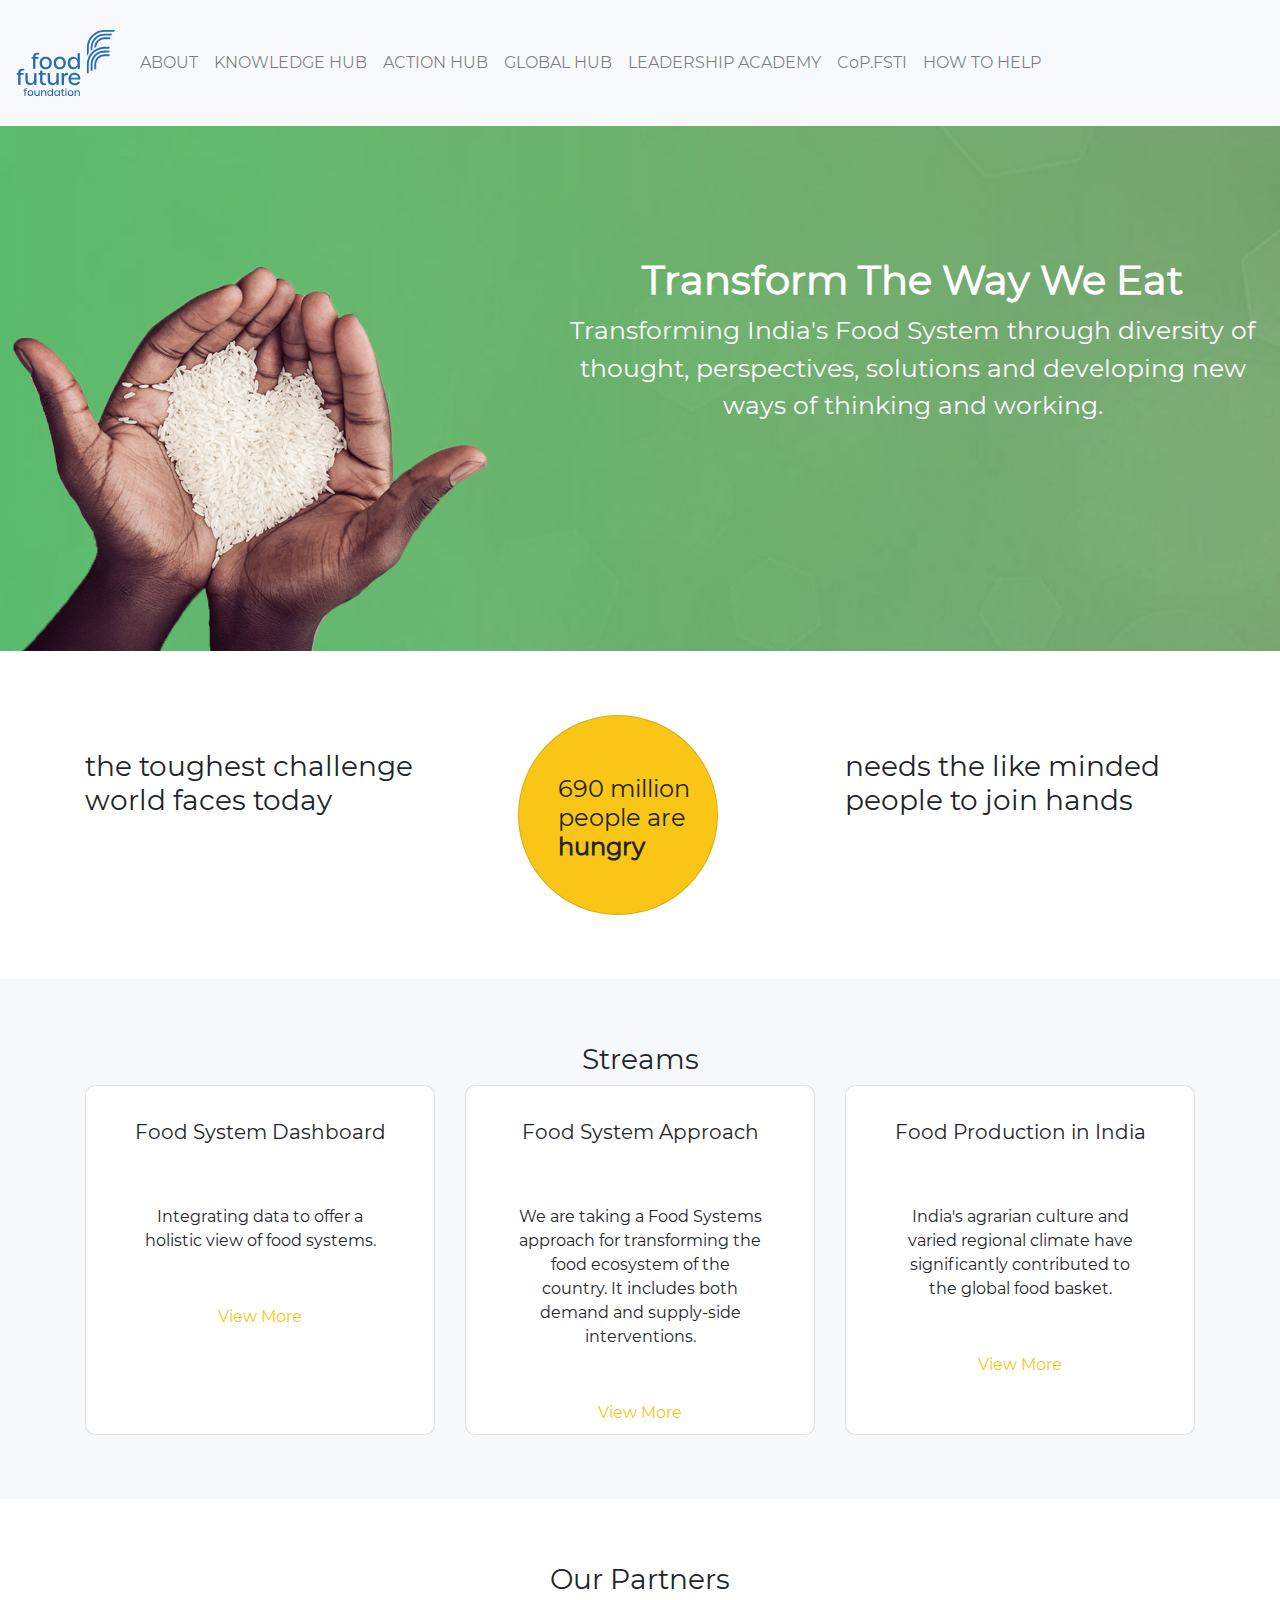
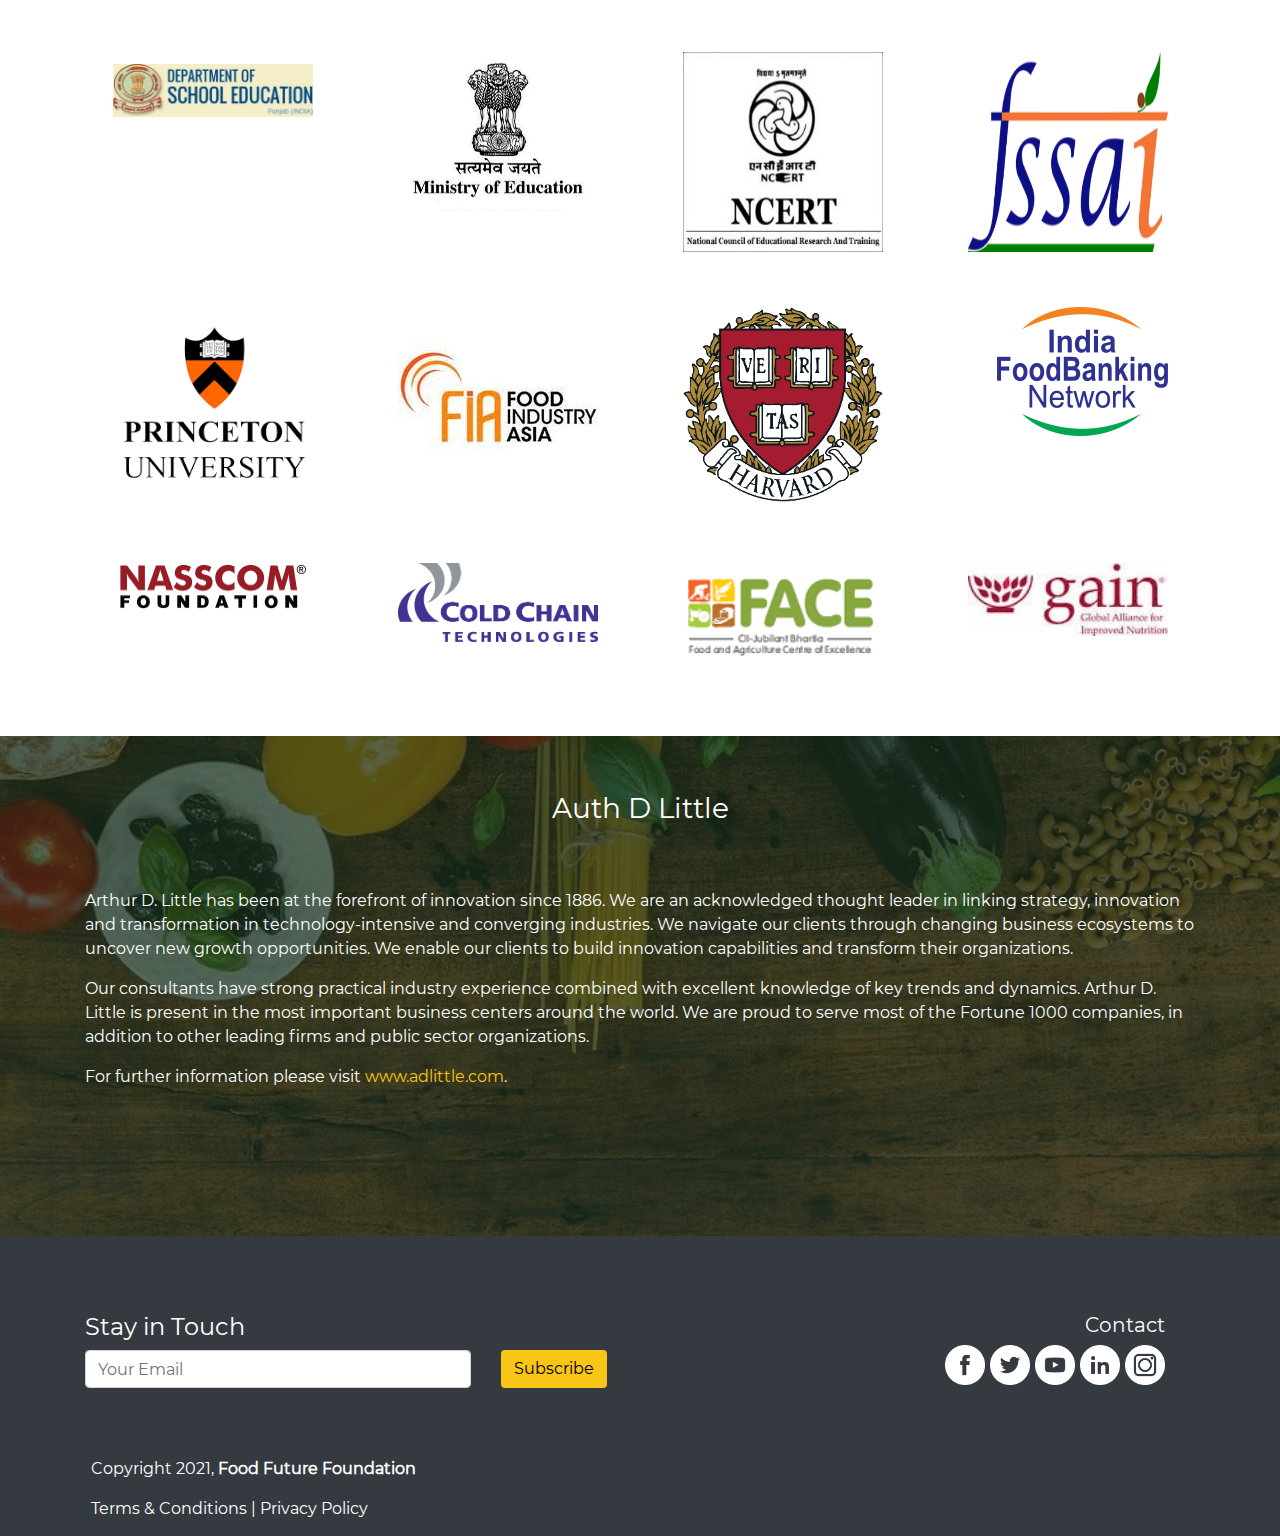
==== index.html @ 292c9917 "first commit" ====
<!DOCTYPE html>
<html>

<head>
    <title>Home</title>
    <link rel="shortcut icon" href="./assests/images/favicon.png" type="image/png">
    <link rel="stylesheet" href="assests/libs/bootstrap/css/bootstrap.min.css">
    <link rel="stylesheet" href="https://cdnjs.cloudflare.com/ajax/libs/animate.css/4.1.1/animate.min.css" />
    <link rel="stylesheet" href="./css/style.css">

    <script src="./assests/libs/jquery/jquery.min.js"></script>
    <script src="./assests/libs/bootstrap/js/bootstrap.min.js"></script>
</head>

<body>
    <nav id="header" class="navbar navbar-expand-md bg-light navbar-light fixed-top">
        <a class="navbar-brand" href="./index.html">
            <img id="nav-logo" src="./assests/images/food-future-foundation-logo-01.svg" alt="Logo"
                style="width: 100px; height: 100px;">
        </a>
        <button class="navbar-toggler" type="button" data-toggle="collapse" data-target="#collapsibleNavbar">
            <span class="navbar-toggler-icon"></span>
        </button>
        <div class="collapse navbar-collapse" id="collapsibleNavbar">
            <ul class="navbar-nav float-right">
                <li class="nav-item">
                    <a class="nav-link" href="./pages/about.html">ABOUT</a>
                </li>
                <li class="nav-item">
                    <a class="nav-link" href="./pages/knowledge-hub.html">KNOWLEDGE HUB</a>
                </li>
                <li class="nav-item">
                    <a class="nav-link" href="./pages/action-hub.html">ACTION HUB</a>
                </li>
                <li class="nav-item">
                    <a class="nav-link" href="./pages/global-hub.html">GLOBAL HUB</a>
                </li>
                <li class="nav-item">
                    <a class="nav-link" href="./pages/leadership-academy.html">LEADERSHIP ACADEMY</a>
                </li>
                <li class="nav-item">
                    <a class="nav-link" href="./pages/copfsti.html">CoP.FSTI</a>
                </li>
                <li class="nav-item">
                    <a class="nav-link" href="./pages/help-form.html">HOW TO HELP</a>
                </li>
            </ul>
        </div>
    </nav>
    <div class="main-header">
        <div class="overlay">
            <div class="row overlay-data">
                <div class="col-md-5">
                    <img class=" animate__animated animate__fadeInUp" src="./assests/images/land.png" alt="">
                </div>
                <div class="col-md-7">
                    <div class="overlay-text">
                        <h3 class=" animate__animated animate__fadeInUp animate__delay-1s"
                            style="color: #fff; font-size: 40px !important;"><b>Transform The Way We Eat</b></h3>
                        <p class="banner-text animate__animated animate__fadeInUp animate__delay-2s">Transforming
                            India's Food System through diversity of thought,
                            perspectives,
                            solutions and developing
                            new ways of thinking and working.</p>
                    </div>
                </div>
            </div>
        </div>
    </div>
    <div class="stats">
        <div class="container">
            <div class="row">
                <div class="col-md-4">
                    <h3 style="margin-top: 10%;">the toughest challenge world faces today</h3>
                </div>
                <div class="col-md-4">
                    <div class="card"
                        style="width: 200px; height: 200px; border-radius: 50%; background-color: #f9c516; margin-left: 15%;">
                        <h4 style="padding-left: 20%;padding-right: 10%;padding-top: 30%;">690 million people are
                            <b>hungry</b>
                        </h4>
                    </div>
                </div>
                <div class="col-md-4">
                    <h3 style="margin-top: 10%;">needs the like minded people to join hands</h3>
                </div>
            </div>
        </div>
    </div>

    <div class="streams" style="text-align: center;">
        <div class="container">
            <h3>Streams</h3>
            <div class="row">
                <div class="col-md-4">
                    <div class="card card-stream">
                        <h5 class="stream-head">Food System Dashboard</h5>
                        <p class="stream-data">Integrating data to offer a holistic view of food systems.</p>
                        <a style="color:#f9c516 ;" href="http://">View More</a>
                    </div>
                </div>
                <div class="col-md-4">
                    <div class="card card-stream">
                        <h5 class="stream-head">Food System Approach</h5>
                        <p class="stream-data">We are taking a Food Systems approach for transforming the food ecosystem
                            of the country. It
                            includes both demand and supply-side interventions.</p>
                        <a style="color:#f9c516 ;" href="http://">View More</a>
                    </div>
                </div>
                <div class="col-md-4">
                    <div class="card card-stream">
                        <h5 class="stream-head">Food Production in India</h5>
                        <p class="stream-data">India's agrarian culture and varied regional climate have significantly
                            contributed to the
                            global food basket.</p>
                        <a style="color:#f9c516 ;" href="http://">View More</a>
                    </div>
                </div>
            </div>
        </div>
    </div>

    <div class="partners">
        <div class="container">
            <h3 style="margin-bottom: 5%;">Our Partners</h3>
            <div class="row">
                <div class="col-md-3">
                    <img src="./assests/images/partner1.jpg" style="margin-top: 5%;" width="200px" alt="" srcset="">
                </div>
                <div class="col-md-3">
                    <img src="./assests/images/partner2.jpg" width="200px" height="200px" alt="" srcset="">
                </div>
                <div class="col-md-3">
                    <img src="./assests/images/partner3.jpg" width="200px" height="200px" alt="" srcset="">
                </div>
                <div class="col-md-3">
                    <img src="./assests/images/partner4.png" width="200px" height="200px" alt="" srcset="">
                </div>
            </div>
            <div class="row" style="margin-top: 5%;">
                <div class="col-md-3">
                    <img src="./assests/images/partner5.png" width="200px" alt="" srcset="">
                </div>
                <div class="col-md-3">
                    <img src="./assests/images/partner6.jpg" width="200px" alt="" srcset="">
                </div>
                <div class="col-md-3">
                    <img src="./assests/images/partner7.png" width="200px" alt="" srcset="">
                </div>
                <div class="col-md-3">
                    <img src="./assests/images/partner8.png" width="200px" alt="" srcset="">
                </div>
            </div>
            <div class="row" style="margin-top: 5%;">
                <div class="col-md-3">
                    <img src="./assests/images/partner9.png" width="200px" alt="" srcset="">
                </div>
                <div class="col-md-3">
                    <img src="./assests/images/partner10.png" width="200px" alt="" srcset="">
                </div>
                <div class="col-md-3">
                    <img src="./assests/images/partner11.png" width="200px" alt="" srcset="">
                </div>
                <div class="col-md-3">
                    <img src="./assests/images/partner12.jpg" width="200px" alt="" srcset="">
                </div>
            </div>
        </div>
    </div>

    <div class="auth-little">
        <div class="auth-overlay">
            <div class="container">
                <h3 class="text-overlay">Auth D Little</h3>
                <p class="para-overlay">Arthur D. Little has been at the forefront of innovation since 1886. We are an
                    acknowledged thought
                    leader in linking strategy, innovation and transformation in technology-intensive and converging
                    industries.
                    We navigate our clients through changing business ecosystems to uncover new growth opportunities. We
                    enable our clients to build innovation capabilities and transform their organizations.
                </p>
                <p class="para-overlay"> Our consultants have strong practical industry experience combined with
                    excellent knowledge of key
                    trends and dynamics. Arthur D. Little is present in the most important business centers around the
                    world. We are proud to serve most of the Fortune 1000 companies, in addition to other leading firms
                    and
                    public sector organizations.</p>
                <p class="para-overlay">For further information please visit <a style="color:#f9c516"
                        href="https://www.adlittle.com">www.adlittle.com</a>.</p>
            </div>

        </div>
    </div>

    <footer class="navbar navbar-expand-md bg-dark navbar-dark">
        <div class="container">
            <div class="row" style="width: 100%; margin-top:7%">
                <div class="col-md-6">
                    <h4 style="color: #fff;">Stay in Touch</h4>
                    <div class="row">
                        <div class="col-md-9">
                            <div class="form-group">
                                <input type="text" class="form-control" placeholder="Your Email">
                            </div>
                        </div>
                        <div class="col-md-3">
                            <button class="btn subscribe" type="button"> Subscribe</button>
                        </div>
                    </div>
                    <div class="row" style="width: 100%;color: #fff;">
                        <div style="margin-top: 10%; margin-left: 4%;">
                            <p>Copyright 2021, <b>Food Future Foundation</b></p>

                            <p><a style="color: #fff;" href="./pages/terms-conditions.html">Terms & Conditions</a> | <a
                                    style="color: #fff;" href="">Privacy
                                    Policy</a></p>
                        </div>
                    </div>
                </div>
                <div class="col-md-6">
                    <div class="contact">
                        <h5>Contact</h5>
                        <div class="social-links">
                            <ul class="social-ul">
                                <li class="social-li"><a href="http://"><img class="social-icons"
                                            src="./assests/images/icon-fb.png"></a></li>
                                <li class="social-li"><a href="http://"><img class="social-icons"
                                            src="./assests/images/icon-twtter.png"></a>
                                </li>
                                <li class="social-li"><a href="http://"><img class="social-icons"
                                            src="./assests/images/icon-youtube.png"></a>
                                </li>
                                <li class="social-li"><a href="http://"><img class="social-icons"
                                            src="./assests/images/icon-linkedin.png"></a></li>
                                <li class="social-li"><a href="http://"><img class="social-icons"
                                            src="./assests/images/instagram.png"></a>
                                </li>
                            </ul>
                        </div>
                    </div>
                </div>
            </div>
        </div>
    </footer>

    <script src="./js/index.js"></script>
</body>

</html>
---- css/style.css ----
@font-face {
    font-family: "montserrat";
    src: url('../assests/fonts/Montserrat/Montserrat-Regular.ttf');
}
body{
    overflow-x: hidden;
    font-family: "montserrat";
}

.main-header{
    background-image: url('../assests/images/bg.jpg');
    background-position: 50% 50%;
    background-size: cover;
    height: 100%;
    width: 100%;
    background-repeat: no-repeat;
}

#header{
    transition: 0.2s;
}
.overlay-data{
    padding-top: 20%;
}
.overlay-text{
    text-align: center;
}
.banner-text{
    color: #fff;
    font-size: 25px;
}
.stats{
    margin-top: 5%;
    margin-bottom: 5%;
}
.streams{
    padding-top: 5%;
    background-color: #f7f8f9;
    padding-bottom: 5%;
}
.card-stream{
    height: 350px;
}
.stream-head{
    margin-top: 10%;
}
.stream-data{
    margin: 15%;
}

.partners{
    padding-top: 5%;
    padding-bottom: 5%;
    text-align: center;
}

.about-header{
    background-image: url('../assests/images/about.jpg');
    background-position: center;
    background-size: 100% 100%;
    height: 400px;
}
.about-text{
    padding-top: 17%;
    text-align: center;
}
.about-heading{
    color: #f9c516;
    text-align: center;
    margin-top: 3%;
    margin-bottom: 3%;
}
.about-data{
    font-size: 20px;
    margin-left: 5%;
    margin-right: 5%;
}

.stories{
    margin-bottom: 5%;
}
.terms-heading{
    color: #f9c516;
    text-align: left;
    margin-top: 3%;
    margin-bottom: 3%;
    margin-left: 5%;
}
.terms-content{
    margin-top:15%;
}
.terms-data{
    font-size: 20px;
    margin-left: 5%;
    margin-right: 5%;
}

footer{
    height: 300px;
}
.subscribe{
    background-color: #f9c516;
    color: #000;
}
.contact{
    text-align: right;
    color: #fff;
}
.social-ul{
    display: inline-flex;
    list-style-type: none;
}
.social-li{
    margin-left: 5px;
}
.social-icons{
    width: 40px;
    height: 40px;
}
.card{
    border-radius: 10px;
}
/* .card:hover{
    box-shadow: 8px 2px 8px 2px #888888;
    transition: 00.2s;
} */
.action{
    margin-bottom: 5%;
}
.card-body{
    text-align: center;
}
.leadership-card{
    text-align: left !important;
}
.leadership-head{
    text-align: center !important;
}

.auth-little{
    background-image: url('../assests/images/auth.jpg');
    background-position: 50% 50%;
    background-size: cover;
    height: 100%;
    width: 100%;
    background-repeat: no-repeat;
}
.auth-overlay{
    width: 100%;
    height: 500px;
    background: rgba(20, 45, 25, 0.7);
}
.text-overlay{
    color: #fff;
    text-align: center;
    padding-top: 5%;
    padding-bottom: 5%;
}
.para-overlay{
    color: #fff;
}
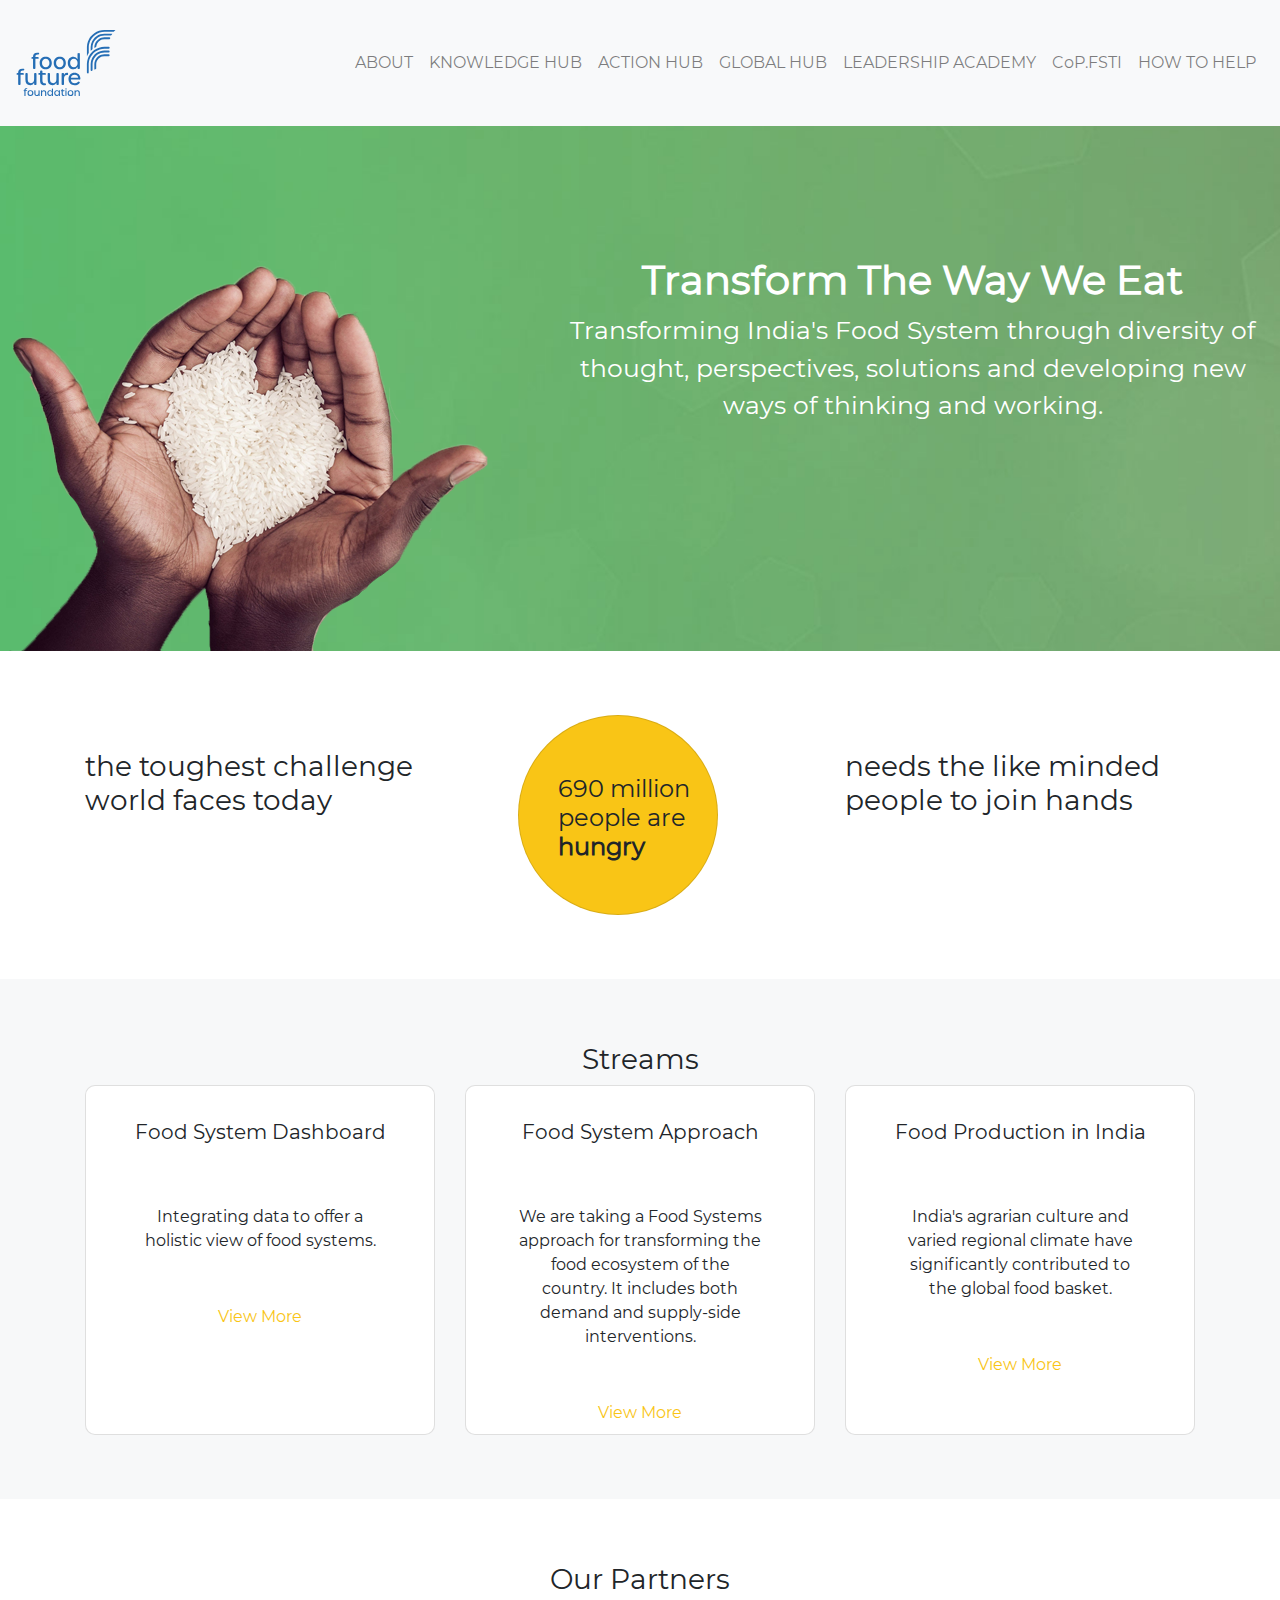
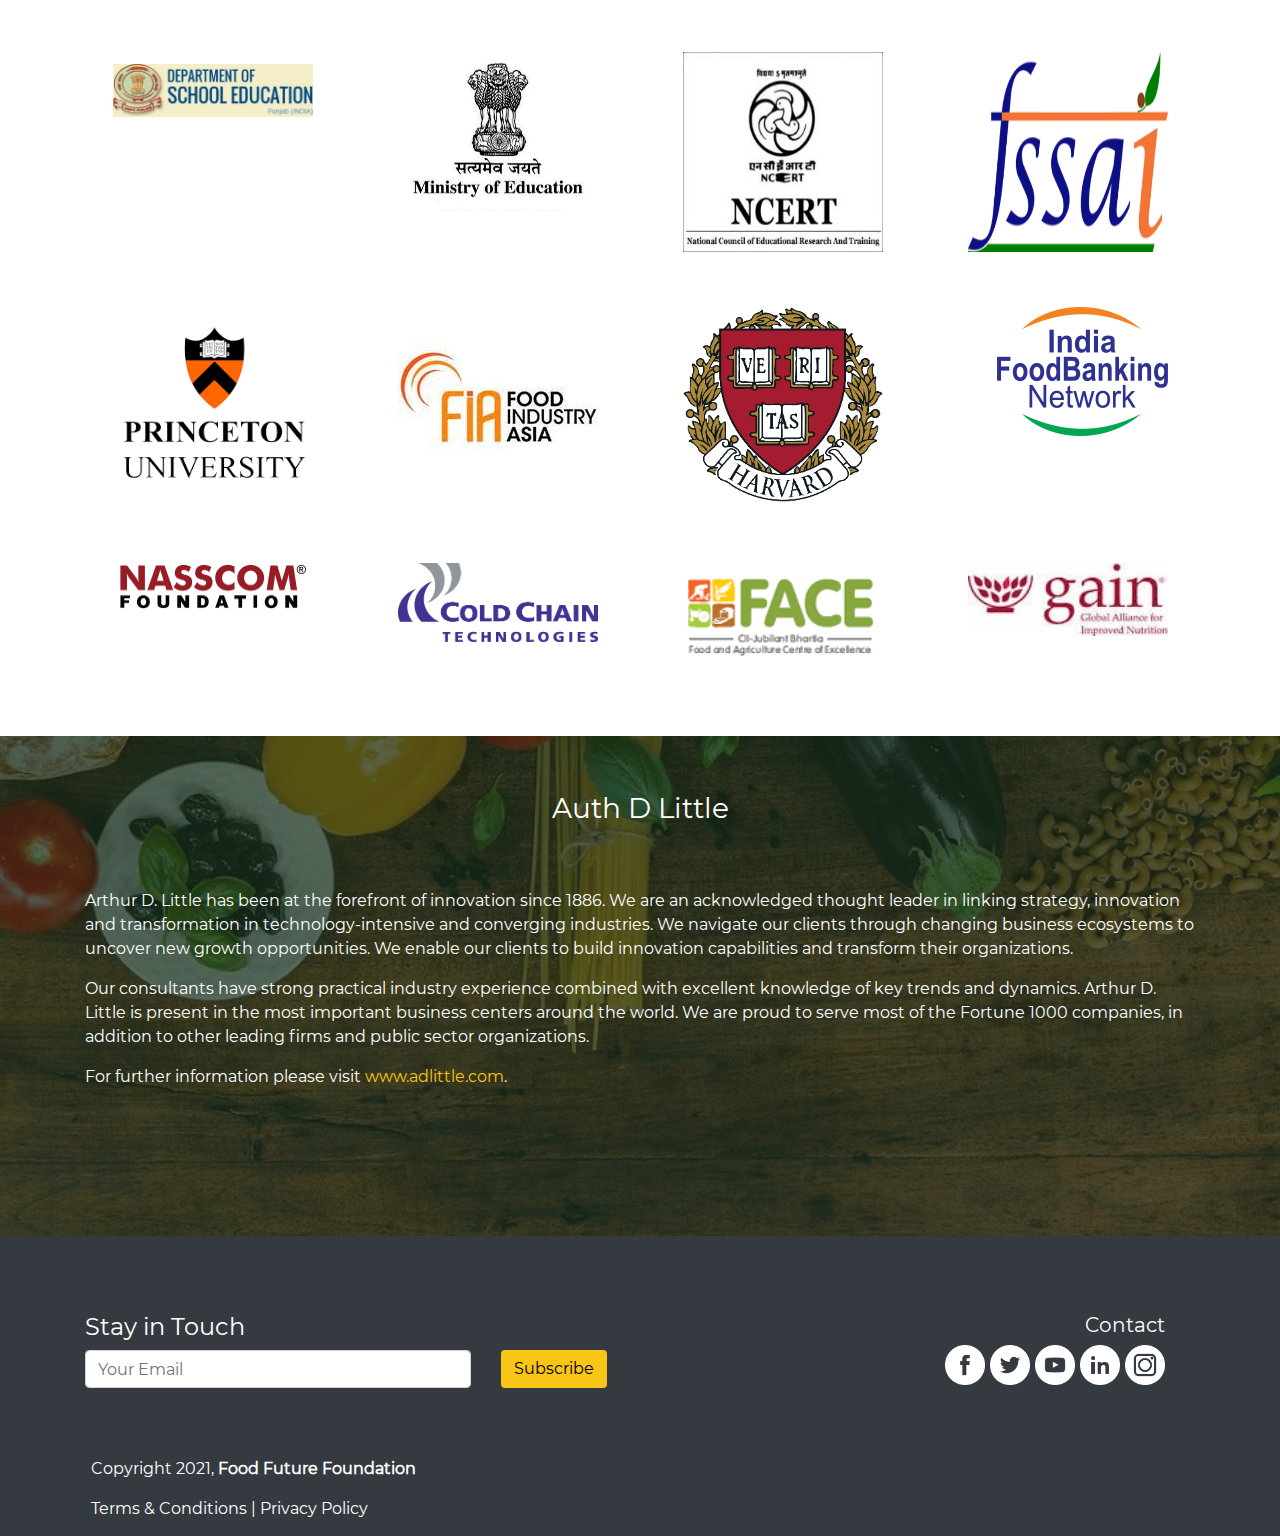
==== commit d8b1e4e9: "nav right changes" ====
--- a/index.html
+++ b/index.html
@@ -22,7 +22,7 @@
             <span class="navbar-toggler-icon"></span>
         </button>
         <div class="collapse navbar-collapse" id="collapsibleNavbar">
-            <ul class="navbar-nav float-right">
+            <ul class="navbar-nav ml-auto">
                 <li class="nav-item">
                     <a class="nav-link" href="./pages/about.html">ABOUT</a>
                 </li>
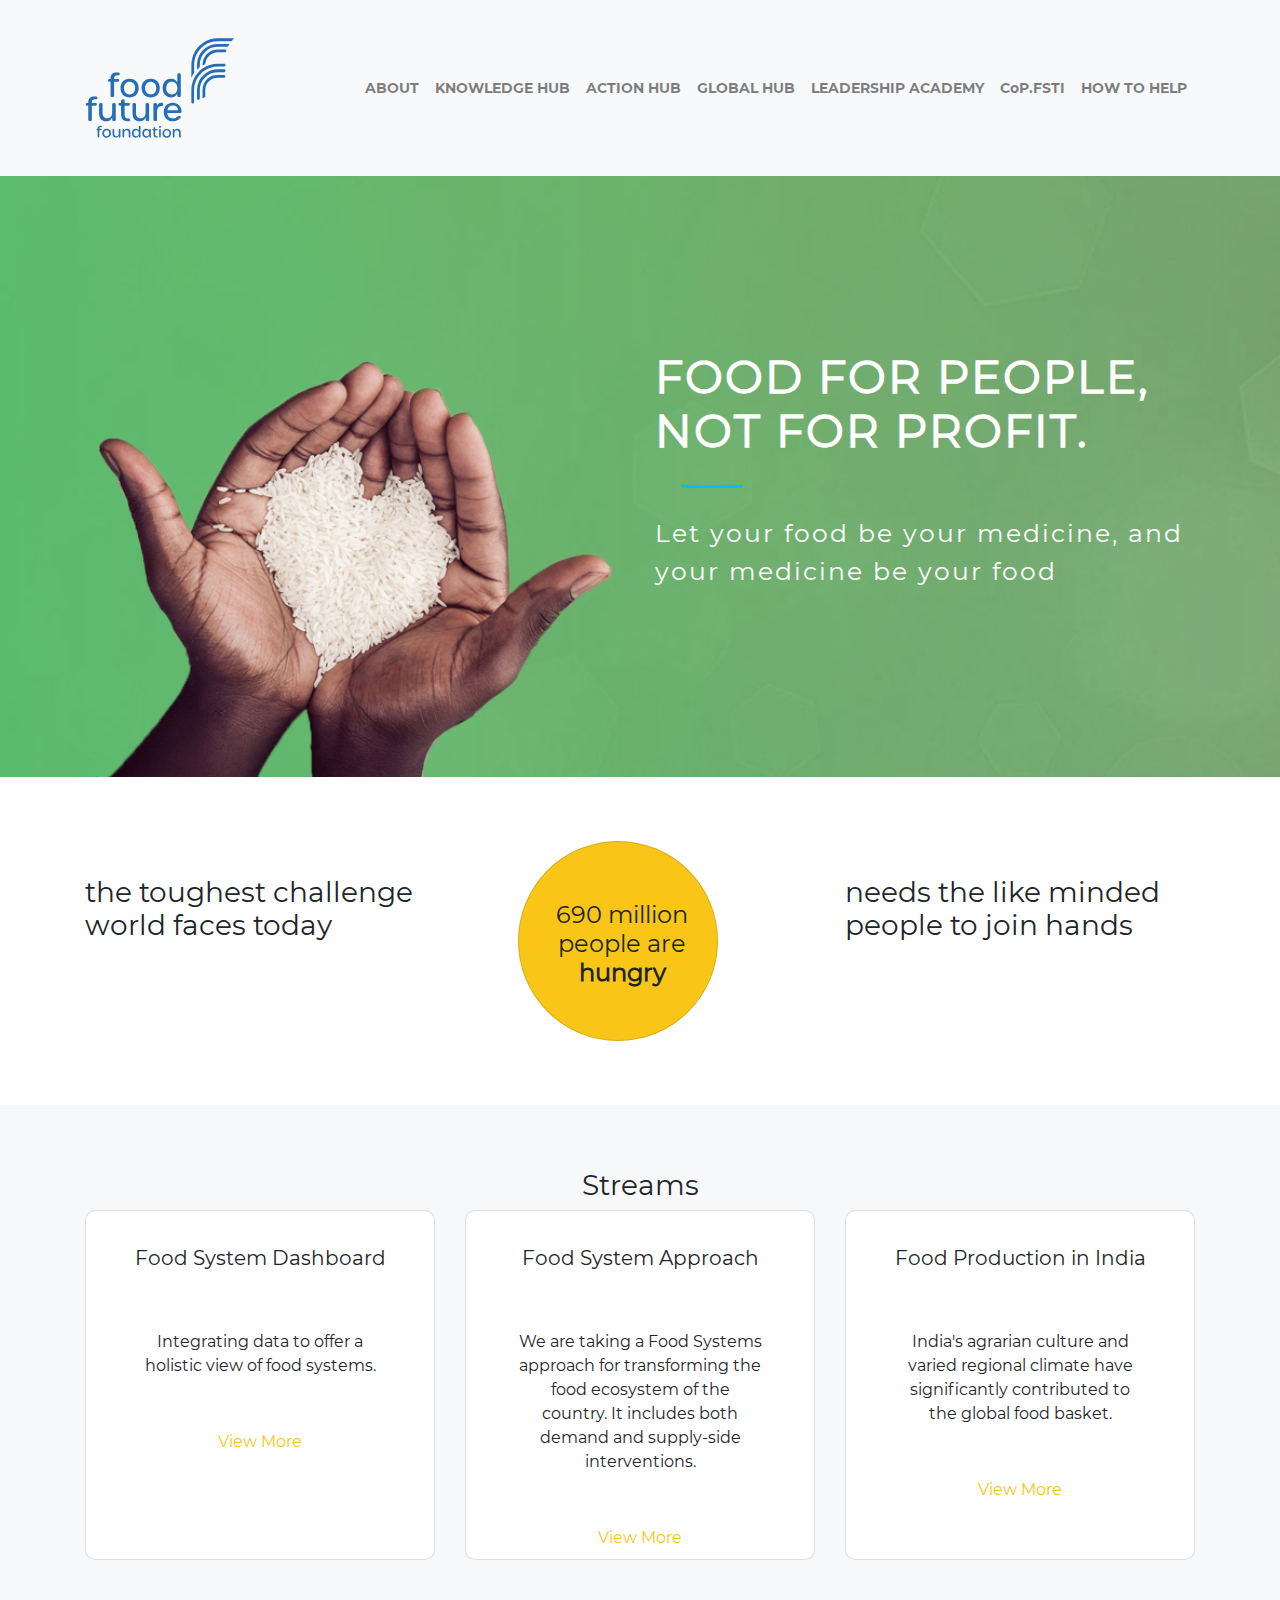
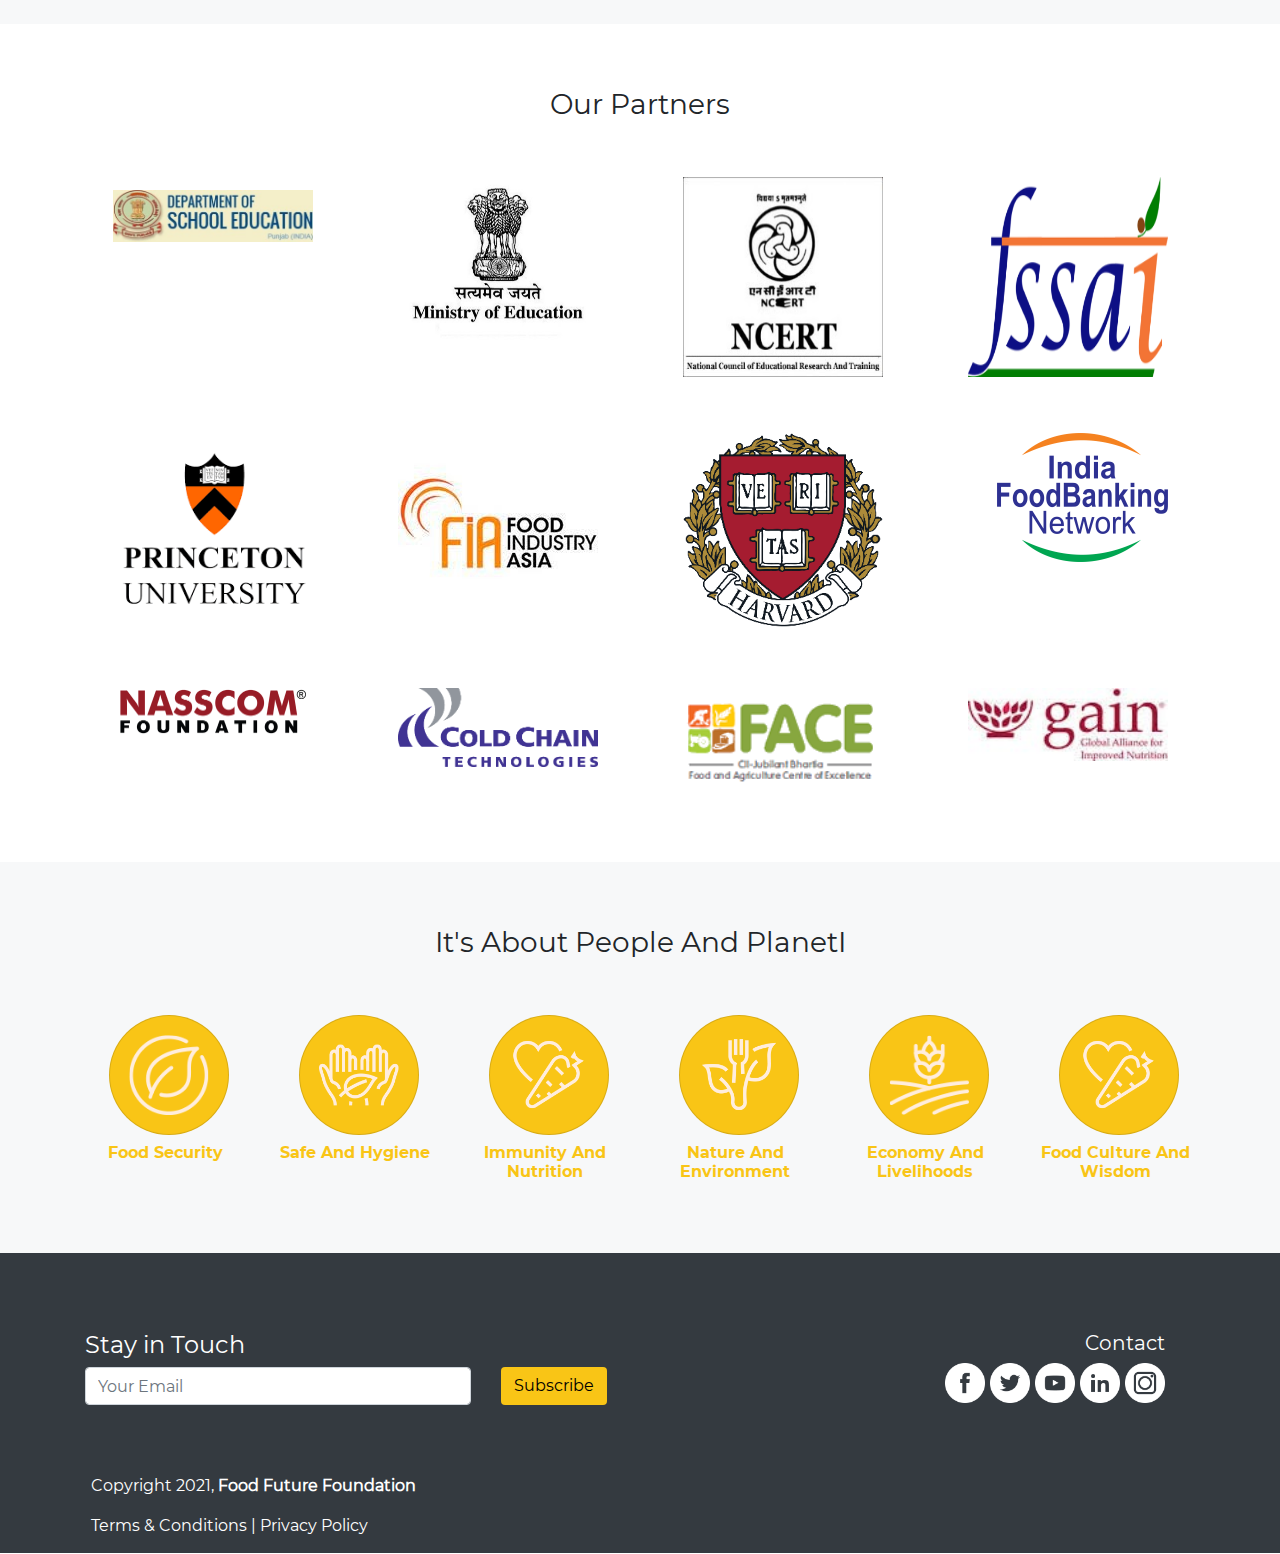
==== commit c1163c42: "new changes" ====
--- a/index.html
+++ b/index.html
@@ -14,54 +14,61 @@
 
 <body>
     <nav id="header" class="navbar navbar-expand-md bg-light navbar-light fixed-top">
-        <a class="navbar-brand" href="./index.html">
-            <img id="nav-logo" src="./assests/images/food-future-foundation-logo-01.svg" alt="Logo"
-                style="width: 100px; height: 100px;">
-        </a>
-        <button class="navbar-toggler" type="button" data-toggle="collapse" data-target="#collapsibleNavbar">
-            <span class="navbar-toggler-icon"></span>
-        </button>
-        <div class="collapse navbar-collapse" id="collapsibleNavbar">
-            <ul class="navbar-nav ml-auto">
-                <li class="nav-item">
-                    <a class="nav-link" href="./pages/about.html">ABOUT</a>
-                </li>
-                <li class="nav-item">
-                    <a class="nav-link" href="./pages/knowledge-hub.html">KNOWLEDGE HUB</a>
-                </li>
-                <li class="nav-item">
-                    <a class="nav-link" href="./pages/action-hub.html">ACTION HUB</a>
-                </li>
-                <li class="nav-item">
-                    <a class="nav-link" href="./pages/global-hub.html">GLOBAL HUB</a>
-                </li>
-                <li class="nav-item">
-                    <a class="nav-link" href="./pages/leadership-academy.html">LEADERSHIP ACADEMY</a>
-                </li>
-                <li class="nav-item">
-                    <a class="nav-link" href="./pages/copfsti.html">CoP.FSTI</a>
-                </li>
-                <li class="nav-item">
-                    <a class="nav-link" href="./pages/help-form.html">HOW TO HELP</a>
-                </li>
-            </ul>
+        <div class="container">
+            <a class="navbar-brand" href="./index.html">
+                <img id="nav-logo" src="./assests/images/food-future-foundation-logo-01.svg" alt="Logo"
+                    style="width: 150px; height: 150px;">
+            </a>
+            <button class="navbar-toggler" type="button" data-toggle="collapse" data-target="#collapsibleNavbar">
+                <span class="navbar-toggler-icon"></span>
+            </button>
+            <div class="collapse navbar-collapse" id="collapsibleNavbar">
+                <ul class="navbar-nav ml-auto">
+                    <li class="nav-item">
+                        <a class="nav-link" href="./pages/about.html">ABOUT</a>
+                    </li>
+                    <li class="nav-item">
+                        <a class="nav-link" href="./pages/knowledge-hub.html">KNOWLEDGE HUB</a>
+                    </li>
+                    <li class="nav-item">
+                        <a class="nav-link" href="./pages/action-hub.html">ACTION HUB</a>
+                    </li>
+                    <li class="nav-item">
+                        <a class="nav-link" href="./pages/global-hub.html">GLOBAL HUB</a>
+                    </li>
+                    <li class="nav-item">
+                        <a class="nav-link" href="./pages/leadership-academy.html">LEADERSHIP ACADEMY</a>
+                    </li>
+                    <li class="nav-item">
+                        <a class="nav-link" href="./pages/copfsti.html">CoP.FSTI</a>
+                    </li>
+                    <li class="nav-item">
+                        <a class="nav-link" href="./pages/help-form.html">HOW TO HELP</a>
+                    </li>
+                </ul>
+            </div>
         </div>
     </nav>
     <div class="main-header">
         <div class="overlay">
-            <div class="row overlay-data">
-                <div class="col-md-5">
-                    <img class=" animate__animated animate__fadeInUp" src="./assests/images/land.png" alt="">
-                </div>
-                <div class="col-md-7">
-                    <div class="overlay-text">
-                        <h3 class=" animate__animated animate__fadeInUp animate__delay-1s"
-                            style="color: #fff; font-size: 40px !important;"><b>Transform The Way We Eat</b></h3>
-                        <p class="banner-text animate__animated animate__fadeInUp animate__delay-2s">Transforming
-                            India's Food System through diversity of thought,
-                            perspectives,
-                            solutions and developing
-                            new ways of thinking and working.</p>
+            <div class="container">
+                <div class="row overlay-data">
+                    <div class="col-md-6">
+                        <img style="position: relative;height: 100%; width: 100%;"
+                            class=" animate__animated animate__fadeInUp" width="500" height="395"
+                            src="./assests/images/land.png" alt="">
+                    </div>
+                    <div class="col-md-6">
+                        <div class="overlay-text">
+                            <h2 class=" animate__animated animate__fadeInUp animate__delay-1s"
+                                style="color: #fff; font-size: 45px !important;margin-bottom: 5%; letter-spacing: 2px;">
+                                <b>FOOD FOR PEOPLE, NOT FOR PROFIT.</b>
+                            </h2>
+                            <div class=" animate__animated animate__fadeInUp animate__delay-1s"
+                                style="width: 60px; height: 3px; margin-left:5%;background-color: rgb(0, 187, 255);z-index: 7;"></div>
+                            <p class="banner-text animate__animated animate__fadeInUp animate__delay-2s">Let your food
+                                be your medicine, and your medicine be your food</p>
+                        </div>
                     </div>
                 </div>
             </div>
@@ -76,7 +83,8 @@
                 <div class="col-md-4">
                     <div class="card"
                         style="width: 200px; height: 200px; border-radius: 50%; background-color: #f9c516; margin-left: 15%;">
-                        <h4 style="padding-left: 20%;padding-right: 10%;padding-top: 30%;">690 million people are
+                        <h4 style="padding-left: 15%;padding-right: 10%;padding-top: 30%; text-align: center;">690
+                            million people are
                             <b>hungry</b>
                         </h4>
                     </div>
@@ -169,27 +177,53 @@
         </div>
     </div>
 
-    <div class="auth-little">
-        <div class="auth-overlay">
-            <div class="container">
-                <h3 class="text-overlay">Auth D Little</h3>
-                <p class="para-overlay">Arthur D. Little has been at the forefront of innovation since 1886. We are an
-                    acknowledged thought
-                    leader in linking strategy, innovation and transformation in technology-intensive and converging
-                    industries.
-                    We navigate our clients through changing business ecosystems to uncover new growth opportunities. We
-                    enable our clients to build innovation capabilities and transform their organizations.
-                </p>
-                <p class="para-overlay"> Our consultants have strong practical industry experience combined with
-                    excellent knowledge of key
-                    trends and dynamics. Arthur D. Little is present in the most important business centers around the
-                    world. We are proud to serve most of the Fortune 1000 companies, in addition to other leading firms
-                    and
-                    public sector organizations.</p>
-                <p class="para-overlay">For further information please visit <a style="color:#f9c516"
-                        href="https://www.adlittle.com">www.adlittle.com</a>.</p>
-            </div>
-
+    <div class="people-planet">
+        <div class="container">
+            <h3 style="margin-bottom: 5%;">It's About People And PlanetI</h3>
+            <div class="row">
+                <div class="col-md-2" style="text-align: center;">
+                    <div class="card people-planet-card">
+                        <img src="./assests/images/food-security.png" style="margin: 16%; width: 80px; height: 80px;"
+                            alt="" srcset="">
+                    </div>
+                    <h6 class="people-planet-text">Food Security</h6>
+                </div>
+                <div class="col-md-2">
+                    <div class="card people-planet-card">
+                        <img src="./assests/images/eat-safe-icon-2.png" style="margin: 16%; width: 80px; height: 80px;"
+                            alt="" srcset="">
+                    </div>
+                    <h6 class="people-planet-text">Safe And Hygiene</h6>
+                </div>
+                <div class="col-md-2">
+                    <div class="card people-planet-card">
+                        <img src="./assests/images/eat-healthy-icon-2.png"
+                            style="margin: 16%; width: 80px; height: 80px;" alt="" srcset="">
+                    </div>
+                    <h6 class="people-planet-text">Immunity And Nutrition</h6>
+                </div>
+                <div class="col-md-2">
+                    <div class="card people-planet-card">
+                        <img src="./assests/images/eat-sustainable-icon-2.png"
+                            style="margin: 16%; width: 80px; height: 80px;" alt="" srcset="">
+                    </div>
+                    <h6 class="people-planet-text">Nature And Environment</h6>
+                </div>
+                <div class="col-md-2">
+                    <div class="card people-planet-card">
+                        <img src="./assests/images/economy.png" style="margin: 16%; width: 80px; height: 80px;" alt=""
+                            srcset="">
+                    </div>
+                    <h6 class="people-planet-text">Economy And Livelihoods</h6>
+                </div>
+                <div class="col-md-2">
+                    <div class="card people-planet-card">
+                        <img src="./assests/images/eat-healthy-icon-2.png"
+                            style="margin: 16%; width: 80px; height: 80px;" alt="" srcset="">
+                    </div>
+                    <h6 class="people-planet-text">Food Culture And Wisdom</h6>
+                </div>
+            </div>
         </div>
     </div>
 
--- a/css/style.css
+++ b/css/style.css
@@ -1,6 +1,10 @@
 @font-face {
     font-family: "montserrat";
     src: url('../assests/fonts/Montserrat/Montserrat-Regular.ttf');
+}
+@font-face {
+    font-family: "montserrat-bold";
+    src: url("../assests/fonts/Montserrat/Montserrat-Bold.ttf");
 }
 body{
     overflow-x: hidden;
@@ -8,6 +12,7 @@
 }
 
 .main-header{
+    margin-top: 10%;
     background-image: url('../assests/images/bg.jpg');
     background-position: 50% 50%;
     background-size: cover;
@@ -15,7 +20,13 @@
     width: 100%;
     background-repeat: no-repeat;
 }
-
+.nav-link{
+    font-family: "montserrat-bold" !important;
+    font-size: 14px;
+}
+.nav-link:hover{
+    color: #f9c516 !important;
+}
 #header{
     transition: 0.2s;
 }
@@ -23,11 +34,13 @@
     padding-top: 20%;
 }
 .overlay-text{
-    text-align: center;
+    text-align: left;
 }
 .banner-text{
     color: #fff;
     font-size: 25px;
+    margin-top: 5%;
+    letter-spacing: 2px;
 }
 .stats{
     margin-top: 5%;
@@ -98,6 +111,26 @@
 footer{
     height: 300px;
 }
+
+.people-planet{
+    padding-top: 5%;
+    background-color: #f7f8f9;
+    padding-bottom: 5%;
+    text-align: center;
+}
+.people-planet-card{
+    width: 120px !important; 
+    height: 120px !important; 
+    border-radius: 50% !important; 
+    background-color: #f9c516 !important; 
+    margin-left: 15% !important;
+}
+.people-planet-text{
+    text-align:center;
+    margin-top: 5%;
+    font-family: "montserrat-bold";
+    color: #f9c516;
+}
 .subscribe{
     background-color: #f9c516;
     color: #000;
@@ -137,25 +170,19 @@
     text-align: center !important;
 }
 
-.auth-little{
-    background-image: url('../assests/images/auth.jpg');
-    background-position: 50% 50%;
-    background-size: cover;
-    height: 100%;
-    width: 100%;
-    background-repeat: no-repeat;
-}
-.auth-overlay{
-    width: 100%;
-    height: 500px;
-    background: rgba(20, 45, 25, 0.7);
-}
-.text-overlay{
-    color: #fff;
-    text-align: center;
-    padding-top: 5%;
-    padding-bottom: 5%;
-}
-.para-overlay{
-    color: #fff;
-}+/* scroll bar */
+::-webkit-scrollbar {
+    width: 10px;
+  }
+  
+  /* Track */
+  ::-webkit-scrollbar-track {
+    box-shadow: inset 0 0 5px grey;
+    border-radius: 10px;
+  }
+  
+  /* Handle */
+  ::-webkit-scrollbar-thumb {
+    background: #f9c516;
+    border-radius: 10px;
+  }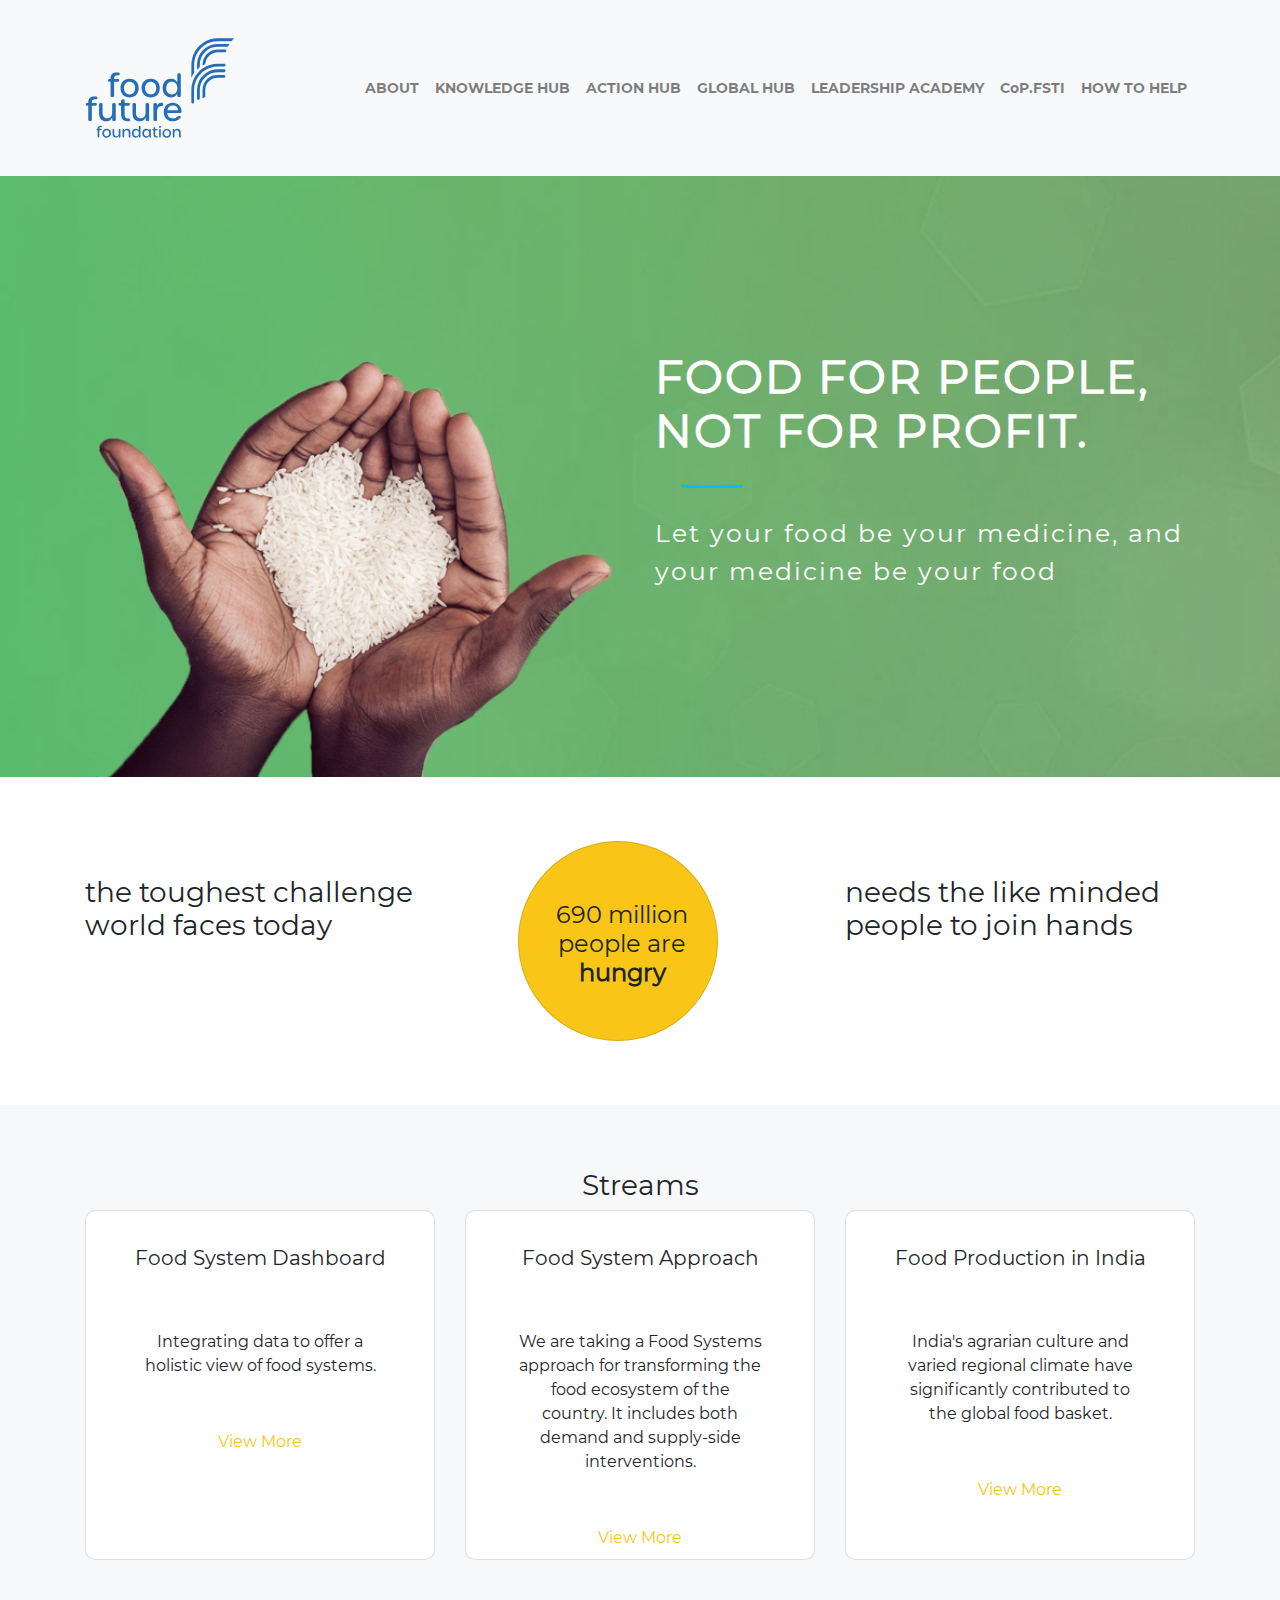
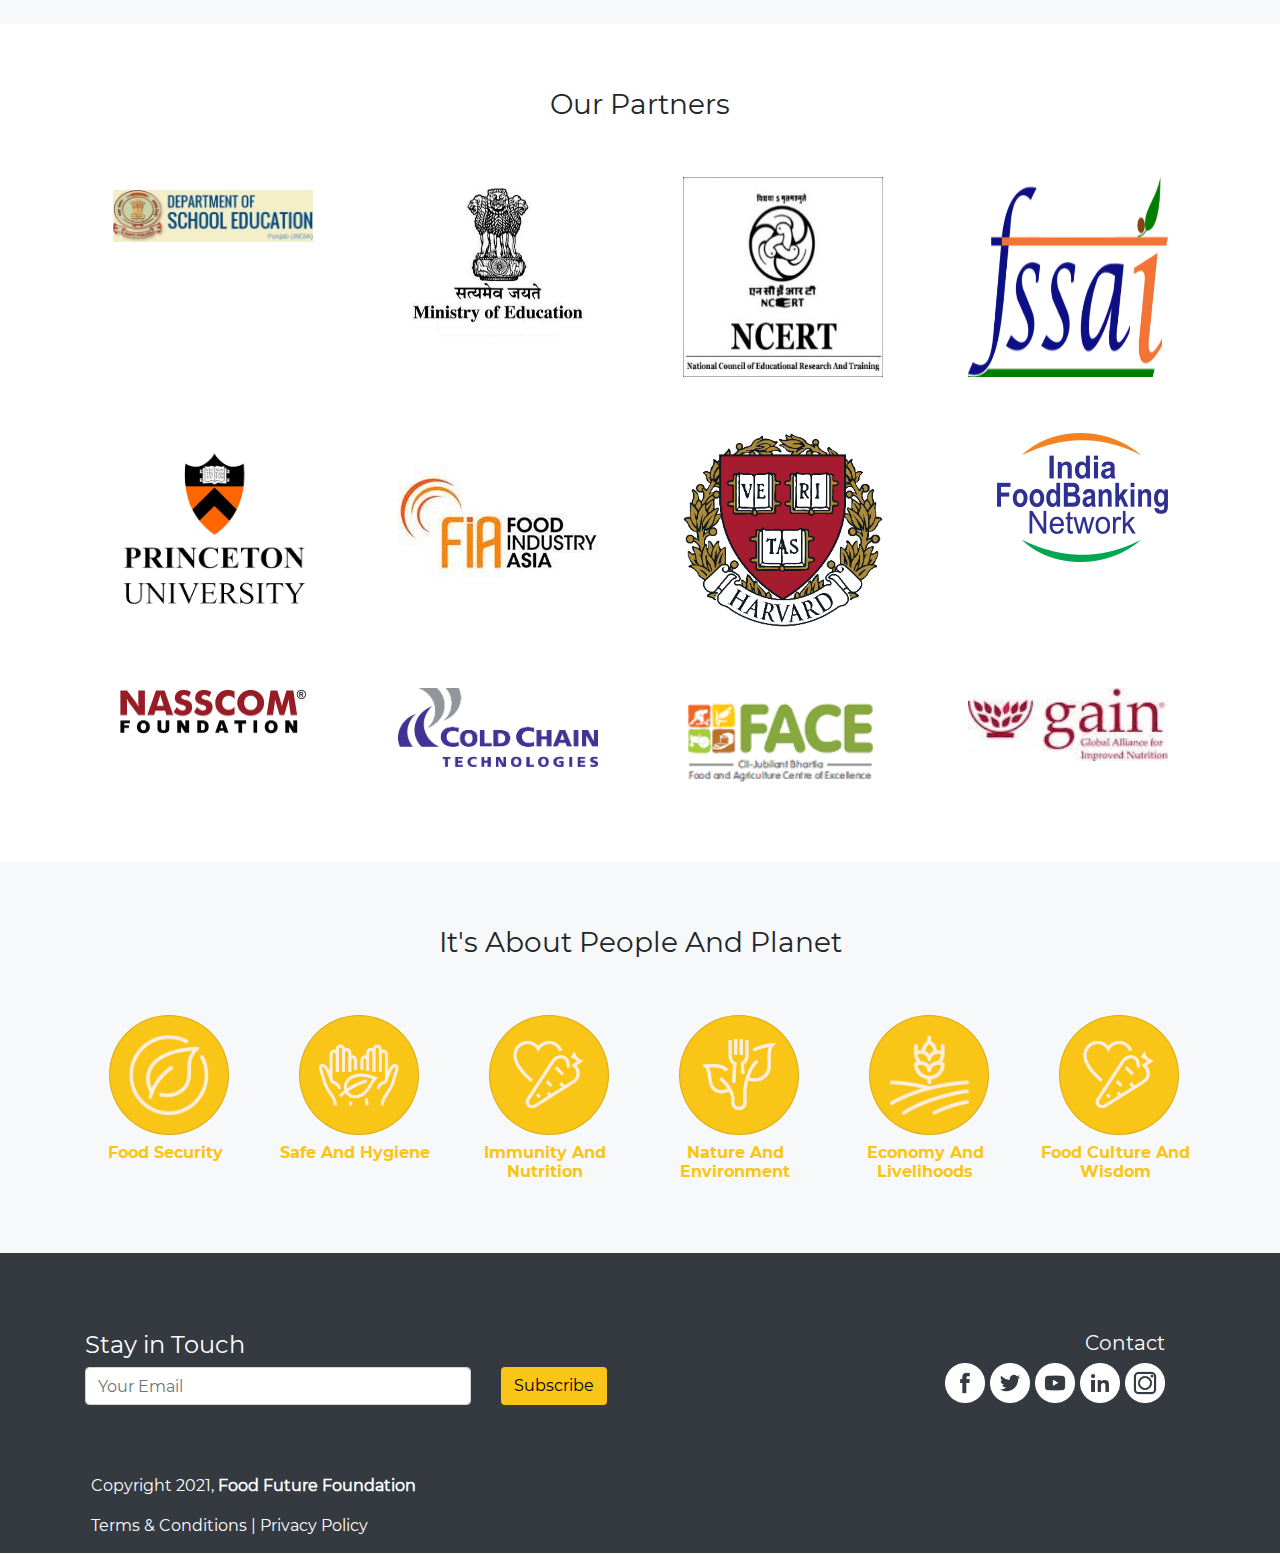
==== commit ff071ef6: "spell" ====
--- a/index.html
+++ b/index.html
@@ -65,7 +65,8 @@
                                 <b>FOOD FOR PEOPLE, NOT FOR PROFIT.</b>
                             </h2>
                             <div class=" animate__animated animate__fadeInUp animate__delay-1s"
-                                style="width: 60px; height: 3px; margin-left:5%;background-color: rgb(0, 187, 255);z-index: 7;"></div>
+                                style="width: 60px; height: 3px; margin-left:5%;background-color: rgb(0, 187, 255);z-index: 7;">
+                            </div>
                             <p class="banner-text animate__animated animate__fadeInUp animate__delay-2s">Let your food
                                 be your medicine, and your medicine be your food</p>
                         </div>
@@ -179,9 +180,9 @@
 
     <div class="people-planet">
         <div class="container">
-            <h3 style="margin-bottom: 5%;">It's About People And PlanetI</h3>
-            <div class="row">
-                <div class="col-md-2" style="text-align: center;">
+            <h3 style="margin-bottom: 5%;">It's About People And Planet</h3>
+            <div class="row">
+                <div class="col-md-2">
                     <div class="card people-planet-card">
                         <img src="./assests/images/food-security.png" style="margin: 16%; width: 80px; height: 80px;"
                             alt="" srcset="">
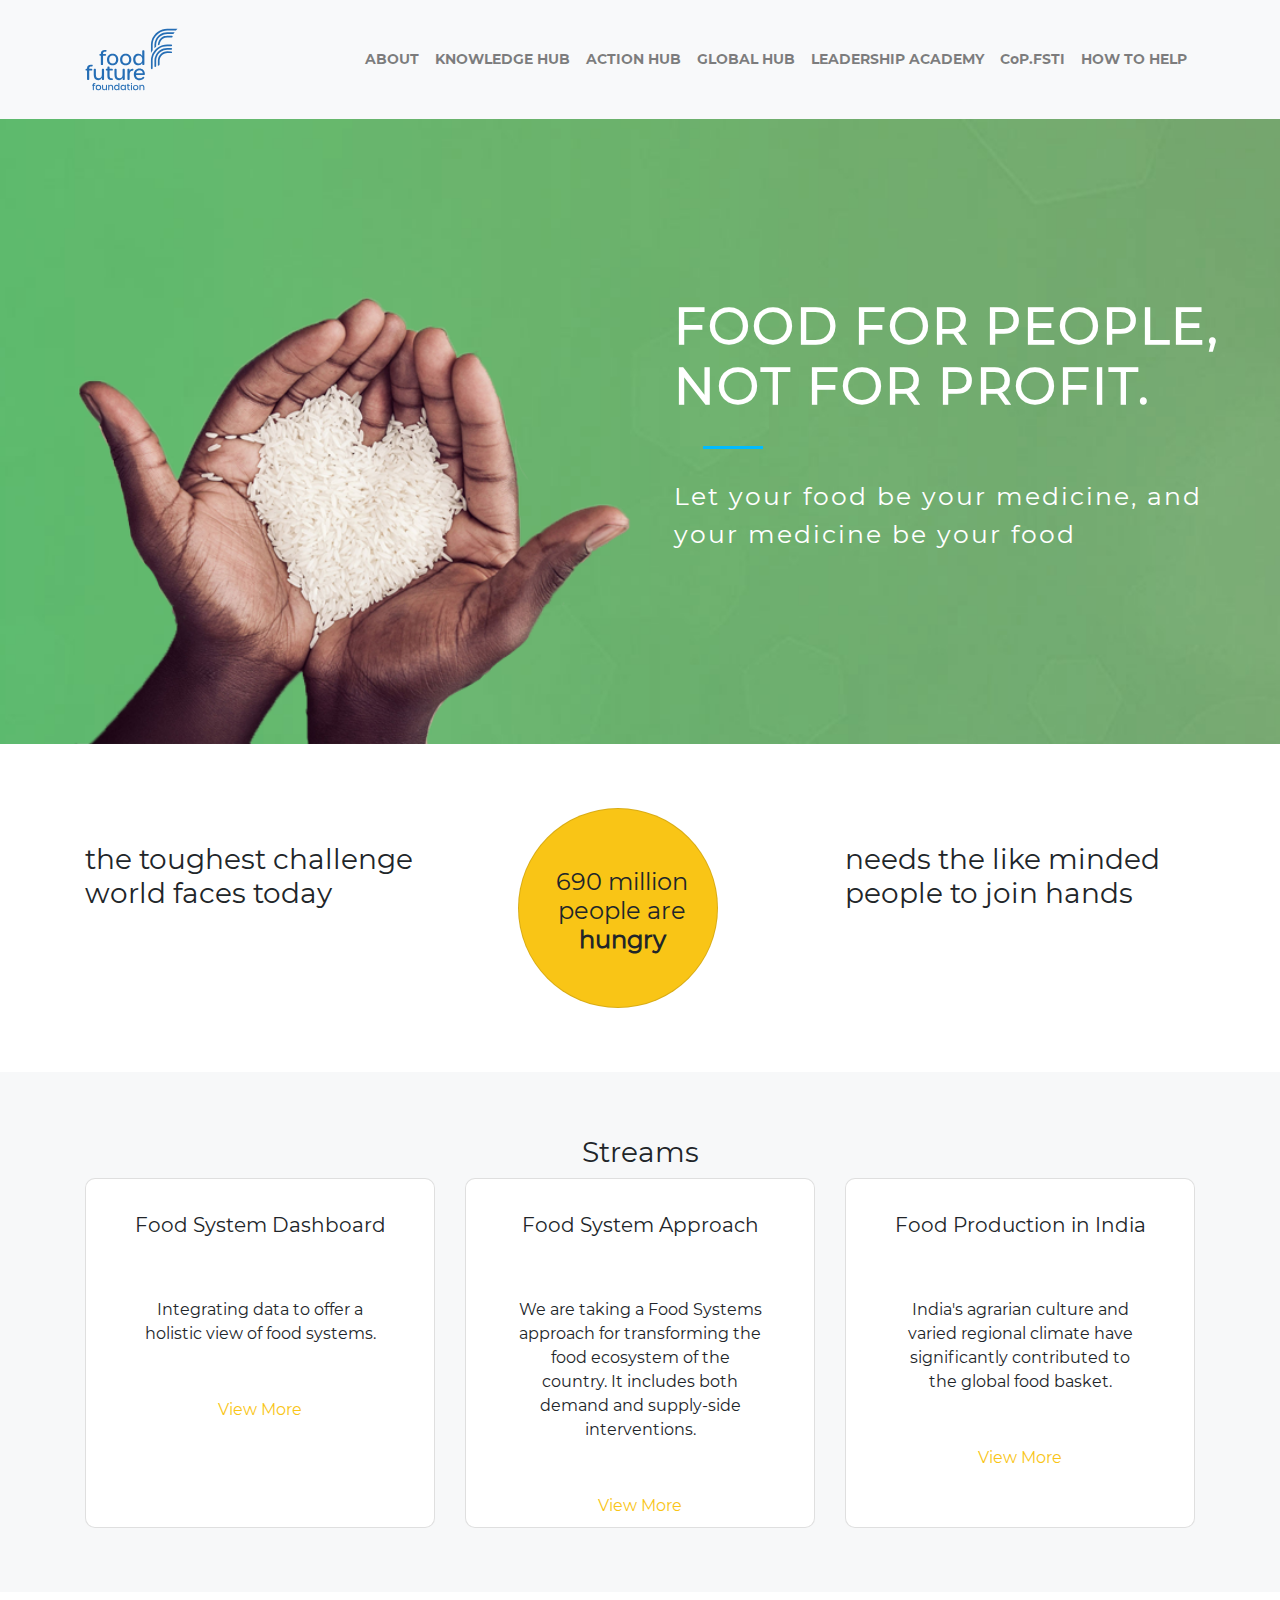
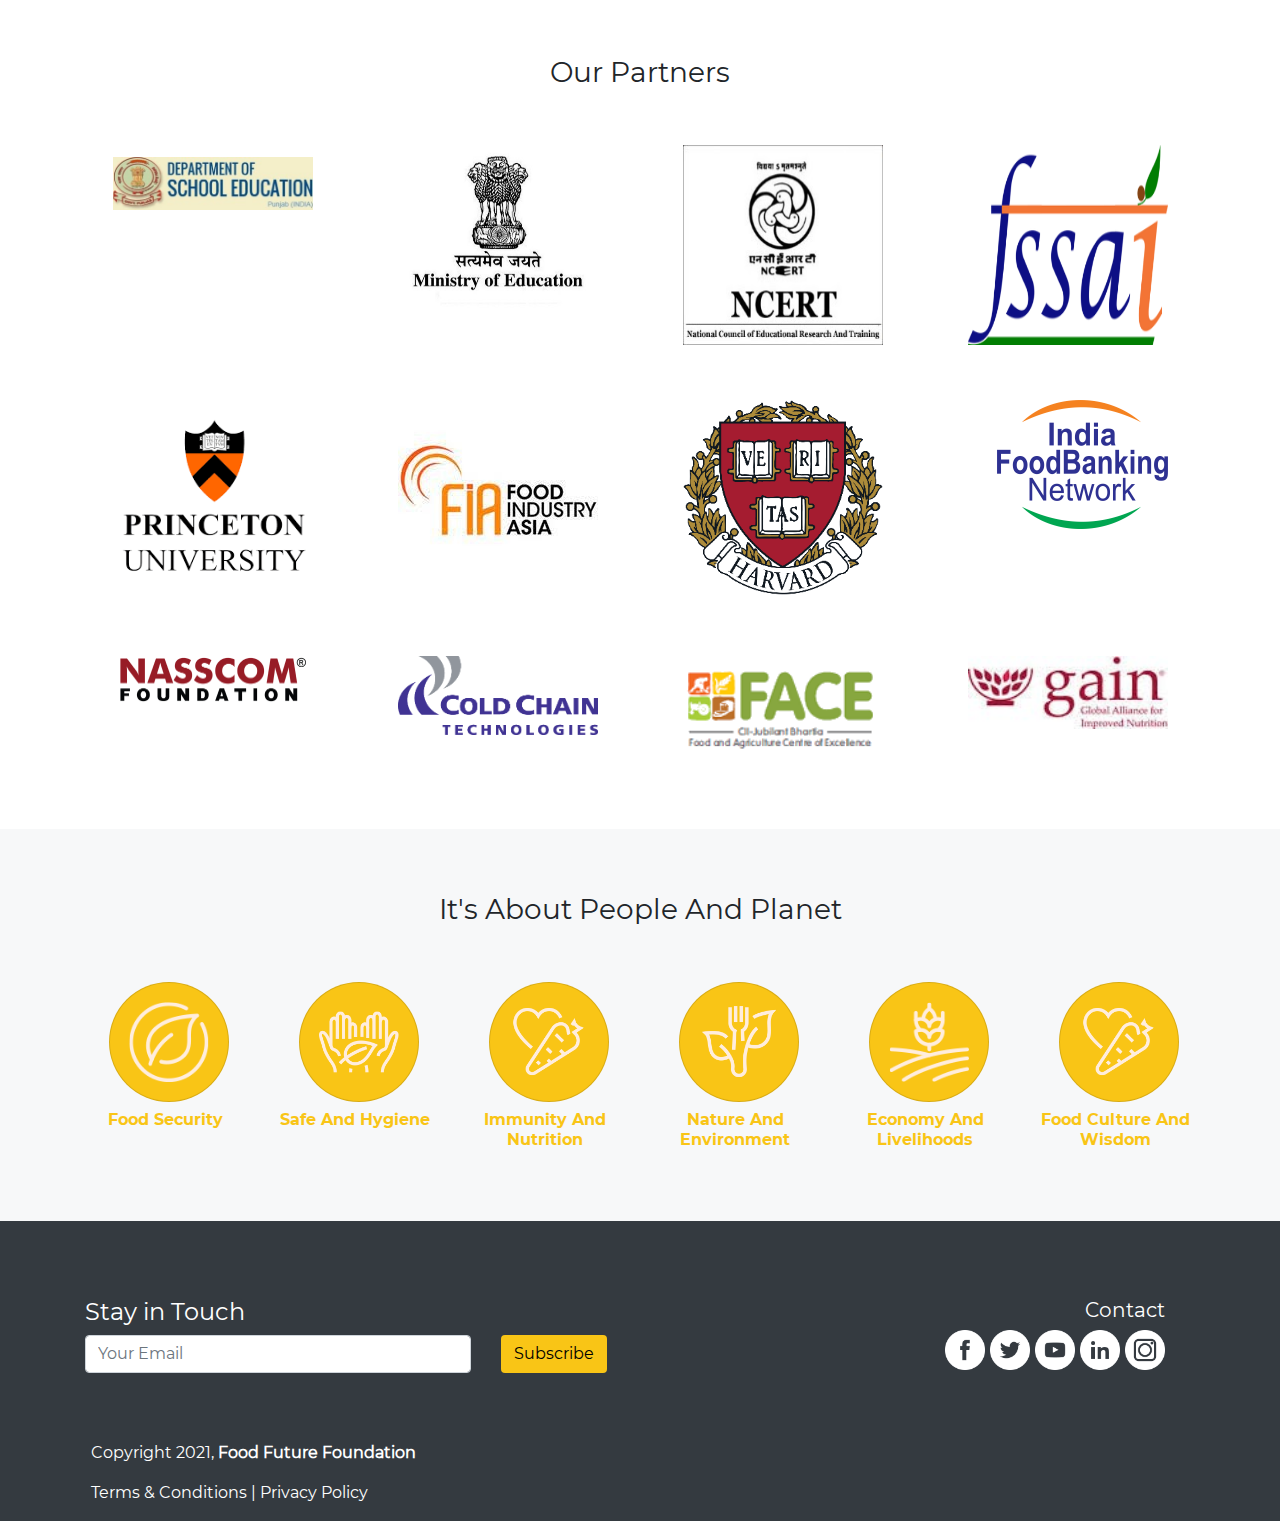
==== commit c322e1a0: "landing page changes" ====
--- a/index.html
+++ b/index.html
@@ -17,7 +17,7 @@
         <div class="container">
             <a class="navbar-brand" href="./index.html">
                 <img id="nav-logo" src="./assests/images/food-future-foundation-logo-01.svg" alt="Logo"
-                    style="width: 150px; height: 150px;">
+                    style="width: 93px; height: 93px">
             </a>
             <button class="navbar-toggler" type="button" data-toggle="collapse" data-target="#collapsibleNavbar">
                 <span class="navbar-toggler-icon"></span>
@@ -51,7 +51,7 @@
     </nav>
     <div class="main-header">
         <div class="overlay">
-            <div class="container">
+            <div class="overlay-container">
                 <div class="row overlay-data">
                     <div class="col-md-6">
                         <img style="position: relative;height: 100%; width: 100%;"
@@ -61,7 +61,7 @@
                     <div class="col-md-6">
                         <div class="overlay-text">
                             <h2 class=" animate__animated animate__fadeInUp animate__delay-1s"
-                                style="color: #fff; font-size: 45px !important;margin-bottom: 5%; letter-spacing: 2px;">
+                                style="color: #fff; font-size: 50px !important;margin-bottom: 5%; letter-spacing: 2px;">
                                 <b>FOOD FOR PEOPLE, NOT FOR PROFIT.</b>
                             </h2>
                             <div class=" animate__animated animate__fadeInUp animate__delay-1s"
--- a/css/style.css
+++ b/css/style.css
@@ -12,7 +12,6 @@
 }
 
 .main-header{
-    margin-top: 10%;
     background-image: url('../assests/images/bg.jpg');
     background-position: 50% 50%;
     background-size: cover;
@@ -30,11 +29,16 @@
 #header{
     transition: 0.2s;
 }
+.overlay-container{
+    padding-left: 5%;
+    padding-right: 2%;
+}
 .overlay-data{
-    padding-top: 20%;
+    padding-top: 24%;
 }
 .overlay-text{
     text-align: left;
+    padding-top: 2%;
 }
 .banner-text{
     color: #fff;
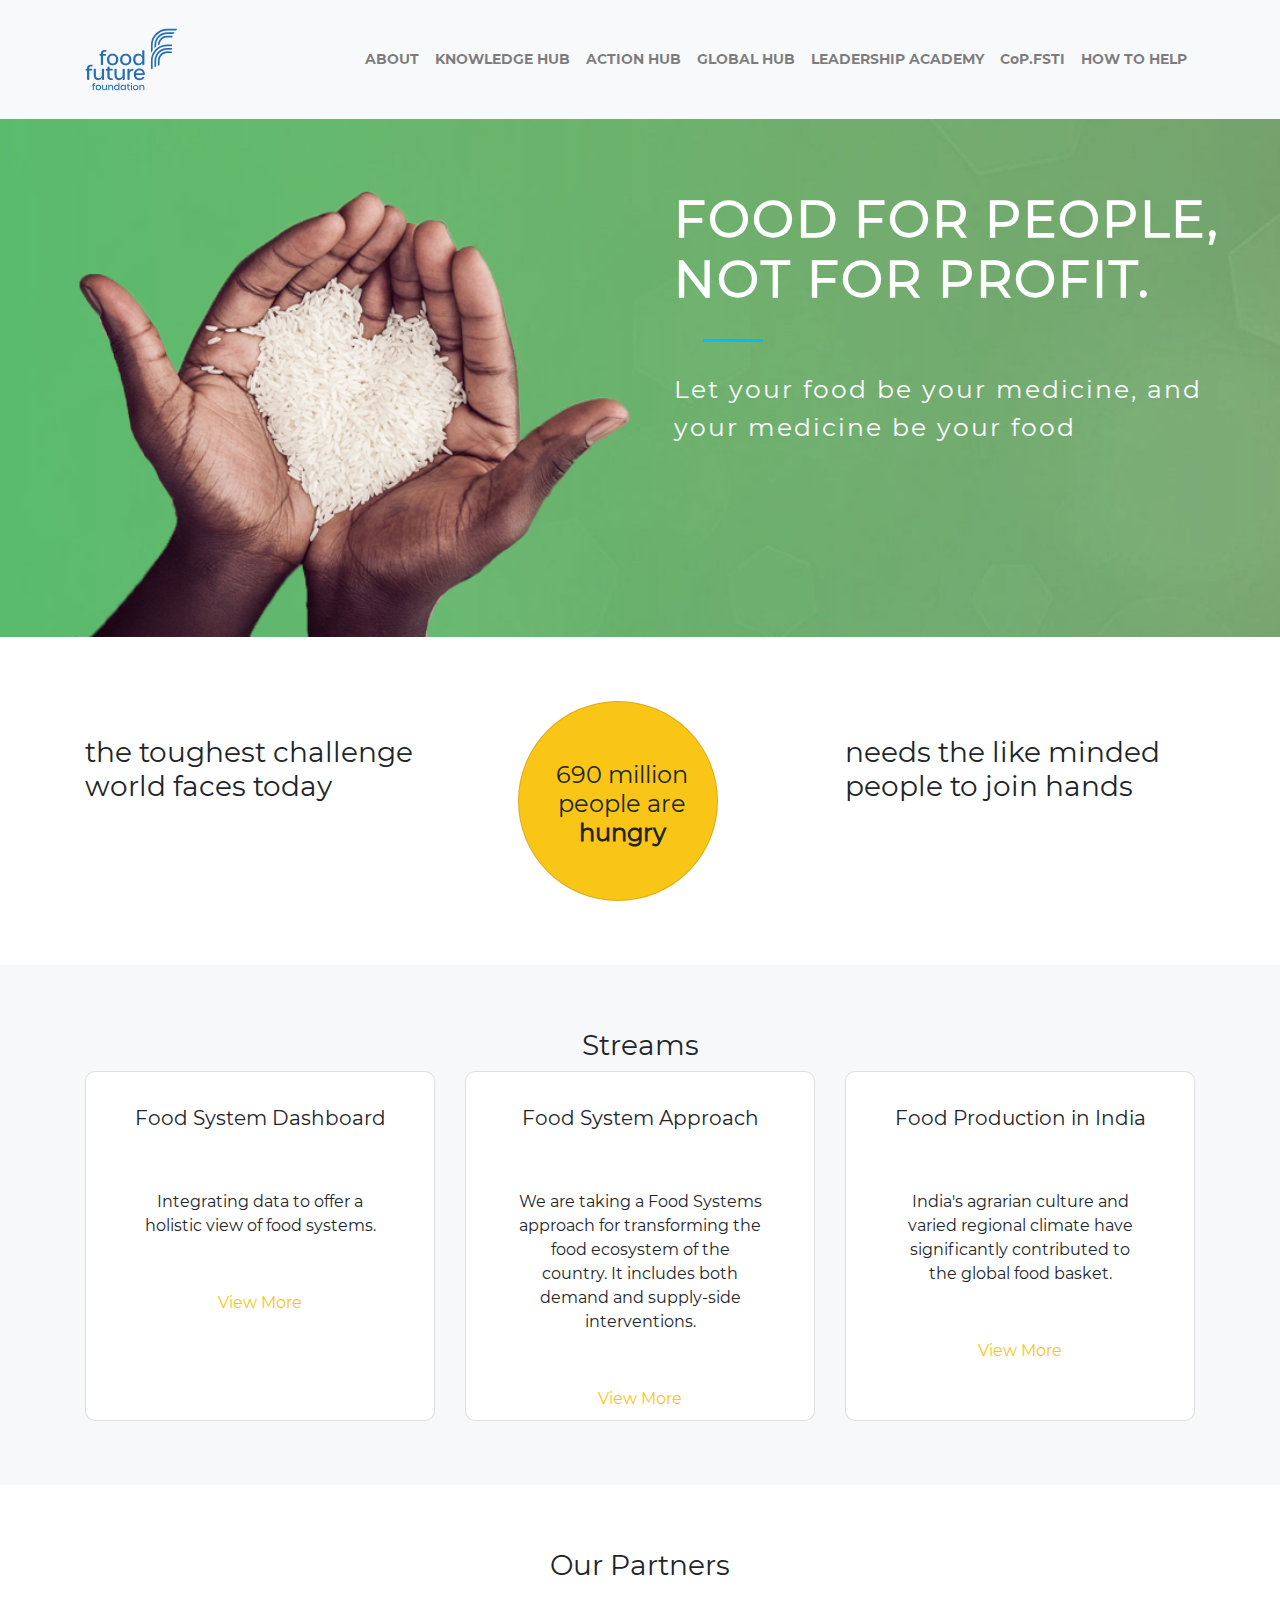
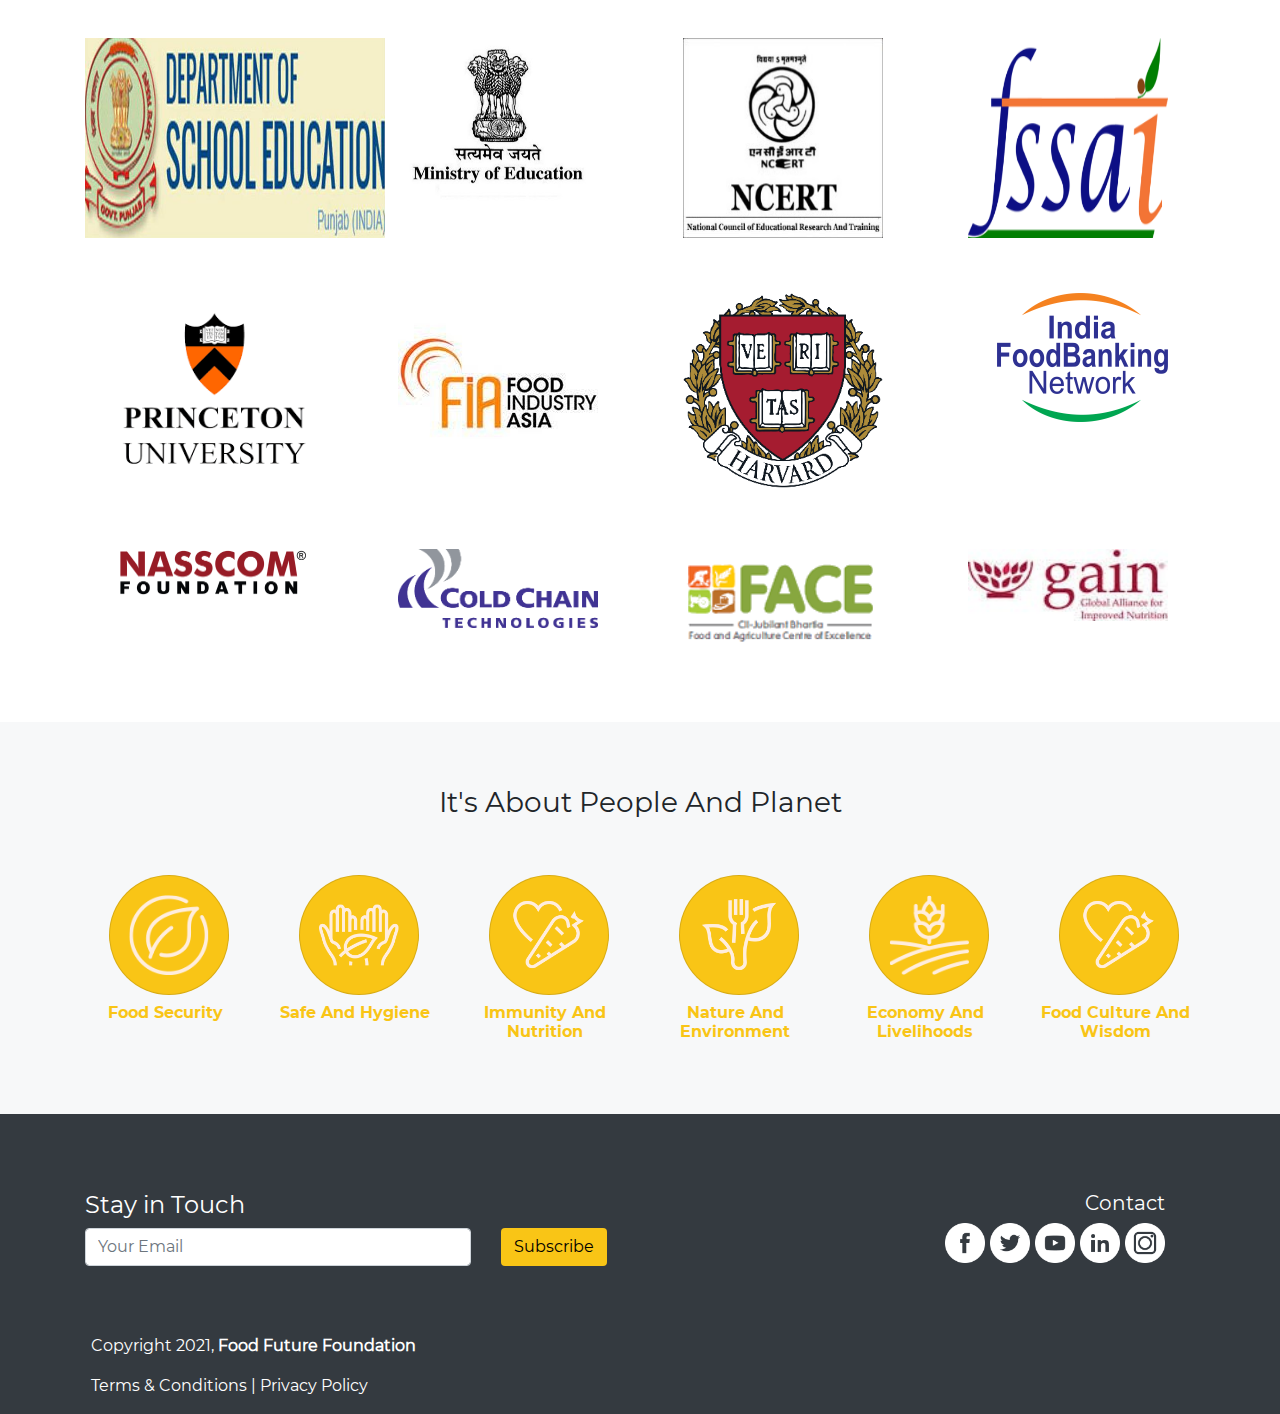
==== commit 96e949e4: "images updated" ====
--- a/index.html
+++ b/index.html
@@ -135,7 +135,7 @@
             <h3 style="margin-bottom: 5%;">Our Partners</h3>
             <div class="row">
                 <div class="col-md-3">
-                    <img src="./assests/images/partner1.jpg" style="margin-top: 5%;" width="200px" alt="" srcset="">
+                    <img src="./assests/images/partner1.png" width="300px" height="200px" alt="" srcset="">
                 </div>
                 <div class="col-md-3">
                     <img src="./assests/images/partner2.jpg" width="200px" height="200px" alt="" srcset="">
--- a/css/style.css
+++ b/css/style.css
@@ -34,7 +34,7 @@
     padding-right: 2%;
 }
 .overlay-data{
-    padding-top: 24%;
+    padding-top: 15%;
 }
 .overlay-text{
     text-align: left;
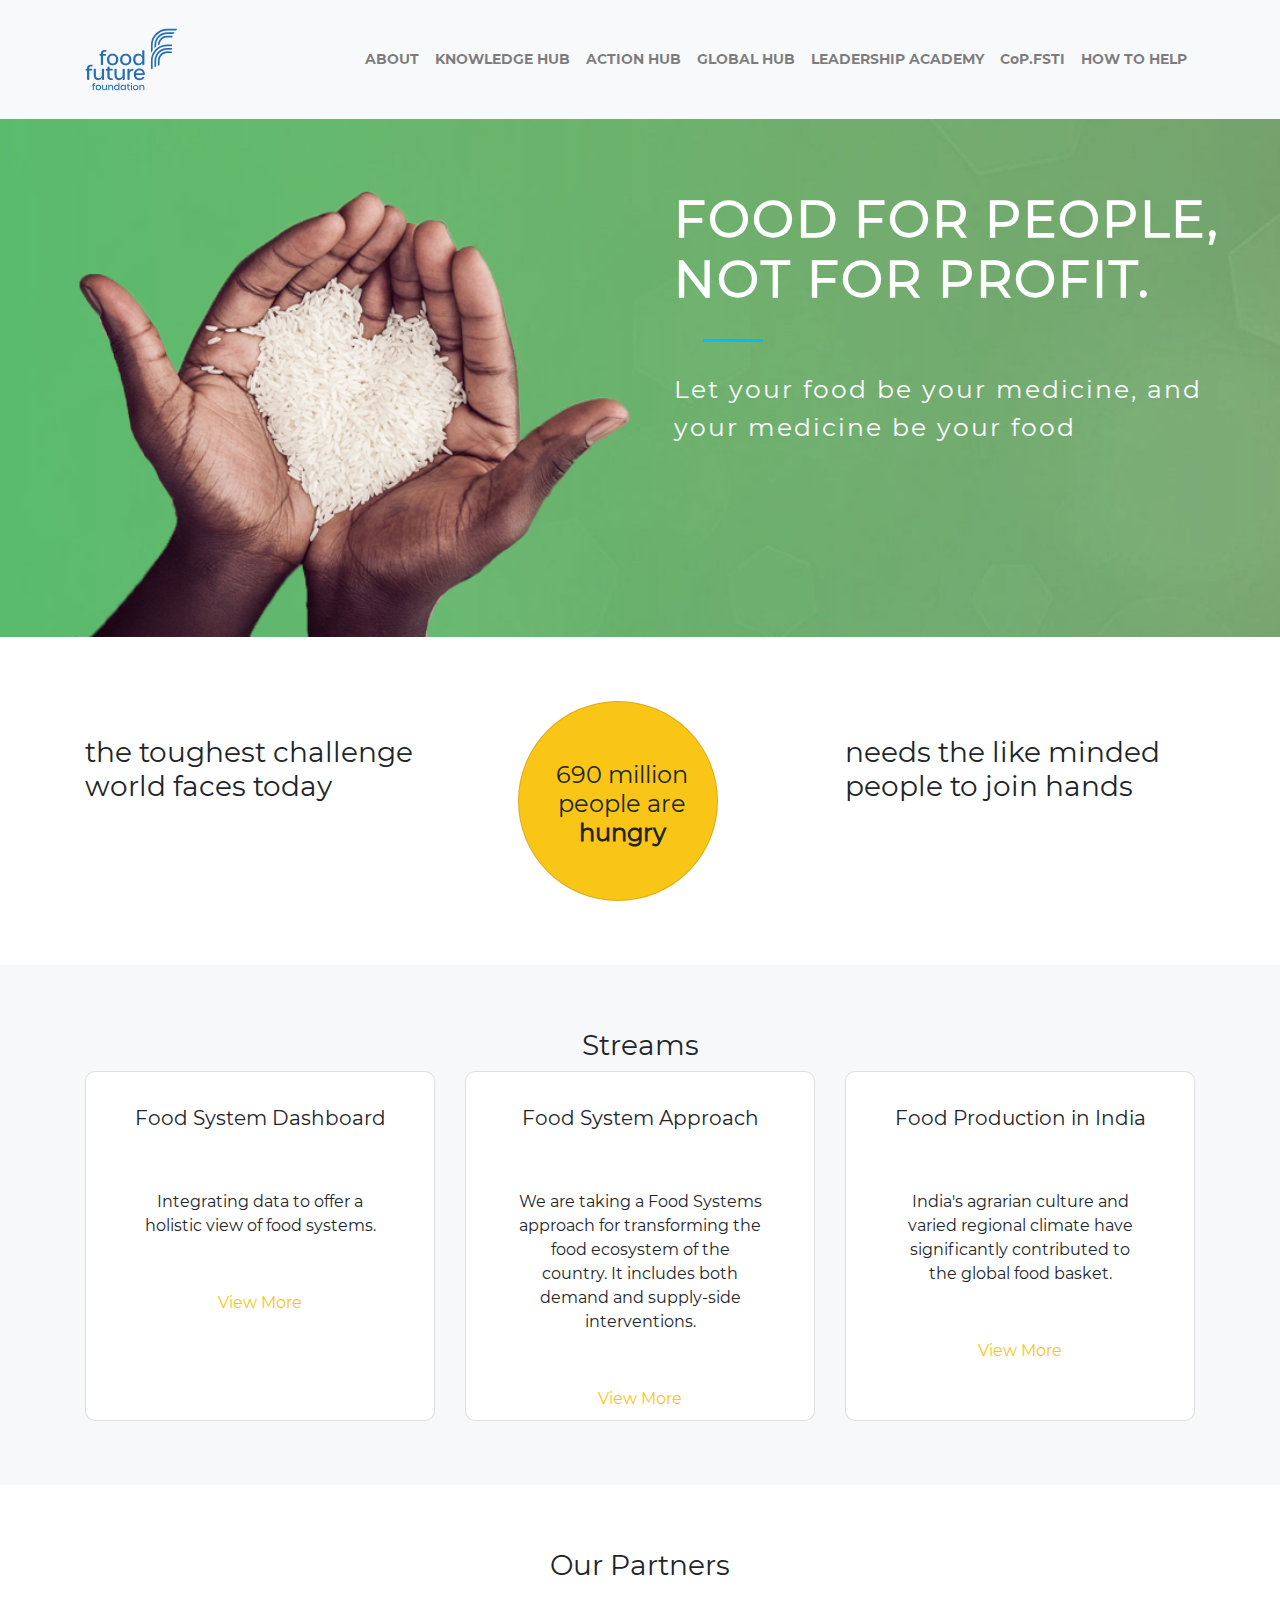
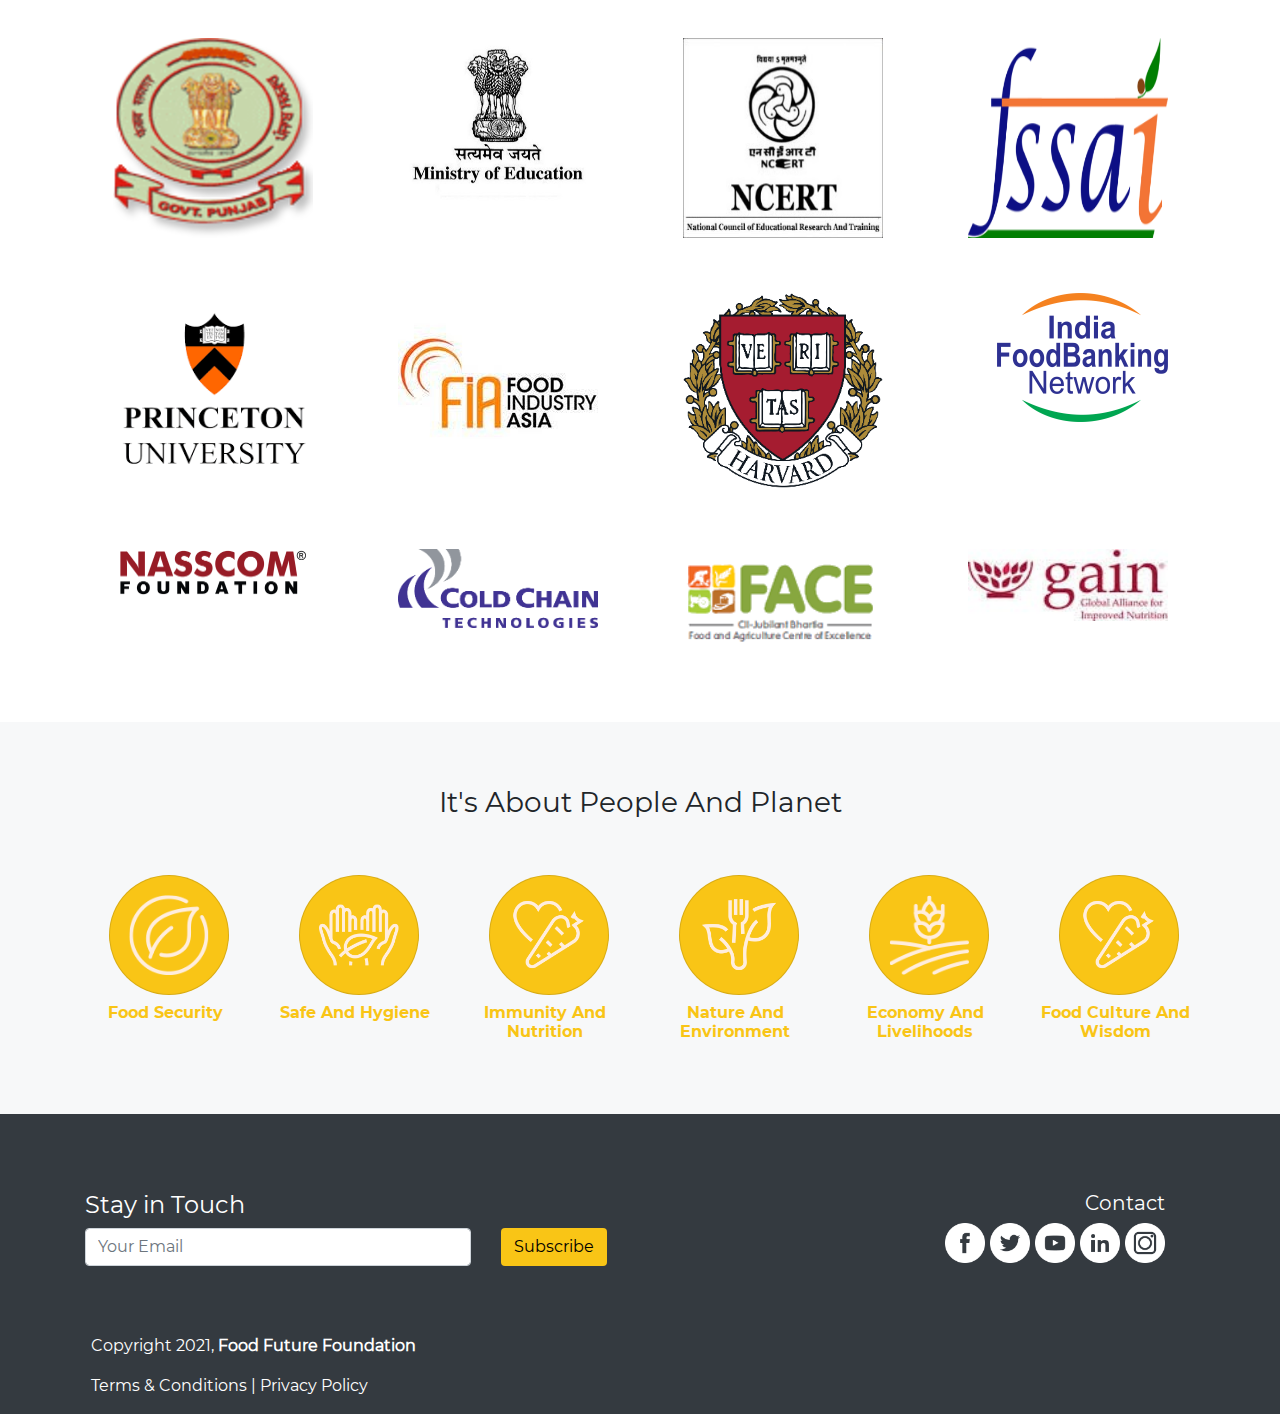
==== commit cf188de8: "image changes" ====
--- a/index.html
+++ b/index.html
@@ -135,7 +135,7 @@
             <h3 style="margin-bottom: 5%;">Our Partners</h3>
             <div class="row">
                 <div class="col-md-3">
-                    <img src="./assests/images/partner1.png" width="300px" height="200px" alt="" srcset="">
+                    <img src="./assests/images/partner1.png" width="200px" height="200px" alt="" srcset="">
                 </div>
                 <div class="col-md-3">
                     <img src="./assests/images/partner2.jpg" width="200px" height="200px" alt="" srcset="">
